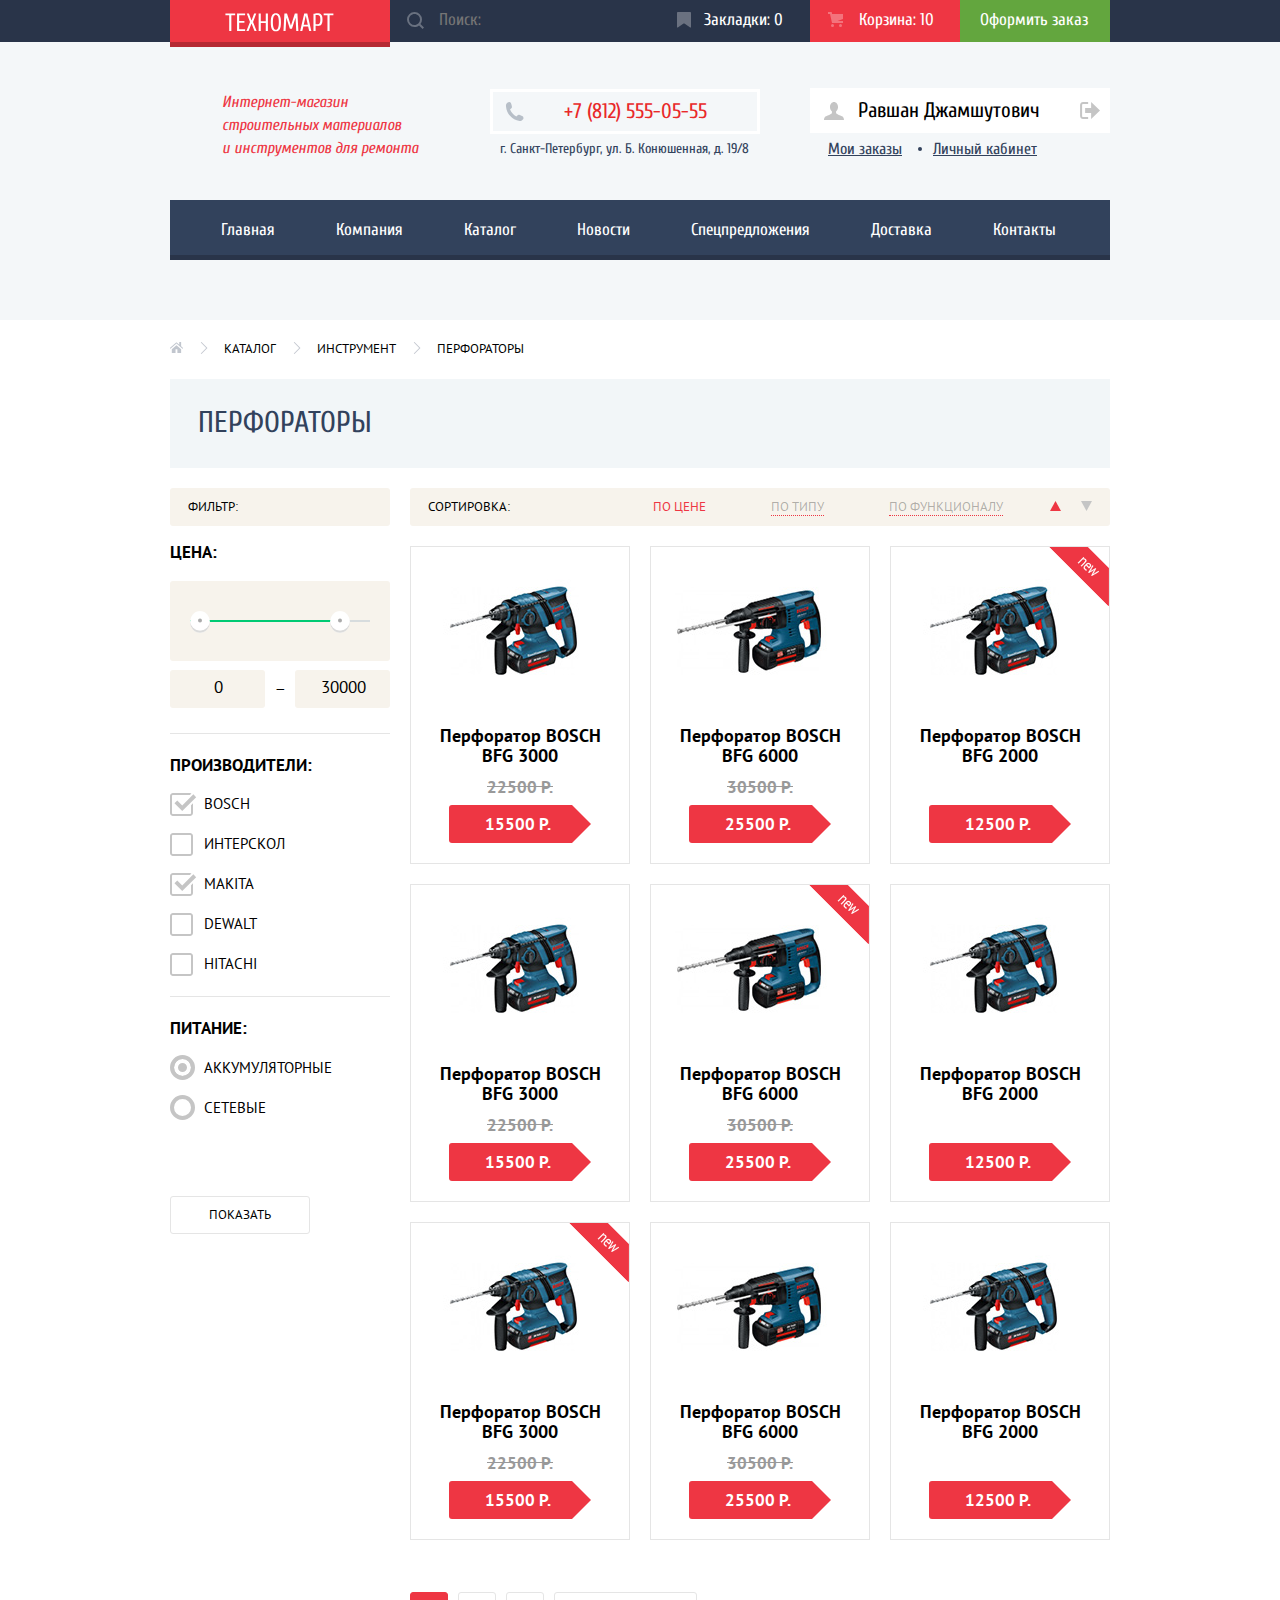
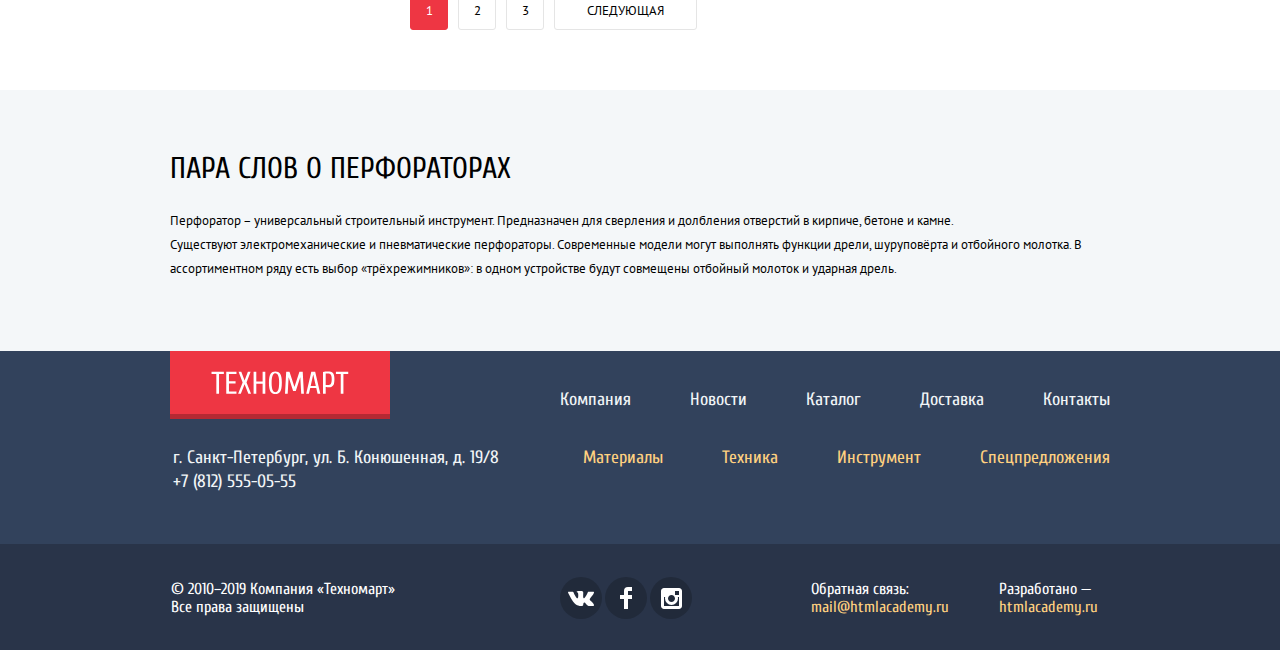
==== catalog.html @ 89af9ab6 "Корректирует стилизацию формы фильтрации" ====
<!DOCTYPE html>
<html lang="ru">
  <head>
    <meta charset="utf-8">
    <title>HTML Academy: Перфораторы Техномарт</title>
    <link href="css/normalize.css" rel="stylesheet">
    <link href="css/style.css" rel="stylesheet">
    <link href="https://fonts.googleapis.com/css?family=Cuprum:400,400i,700%7CPT+Sans:400,700&display=swap&subset=cyrillic" rel="stylesheet">
  </head>
  <body>
    <header class="main-header">
      <div class="head-bar">
        <div class="site-container">
          <a class="main-logo site-button" href="index.html"><img src="img/main-logo.svg" alt="Техномарт" width="109" height="19"></a>
          <form class="form-search" action="https://echo.htmlacademy.ru" method="get">
            <div class="search-container">
              <label class="visually-hidden" for="search">Строка поиска</label>
              <input class="head-button" type="text" id="search" name="search_string" placeholder="Поиск:">
              <button class="head-button head-button-search" type="submit" aria-label="Кнопка поиска">
                <svg xmlns="http://www.w3.org/2000/svg" width="17" height="17" viewBox="0 0 17 17">
                  <path d="M17 15.586l-3.542-3.542A7.465 7.465 0 0 0 15 7.5 7.5 7.5 0 1 0 7.5 15c1.71 0 3.282-.579 4.544-1.542L15.586 17 17 15.586zM2 7.5C2 4.467 4.467 2 7.5 2 10.532 2 13 4.467 13 7.5c0 3.032-2.468 5.5-5.5 5.5A5.506 5.506 0 0 1 2 7.5z"/>
                </svg>
              </button>
            </div>
          </form>
          <a class="head-button head-button-bookmark" href="#">Закладки: 0</a>
          <a class="head-button head-button-cart not-empty" href="#">Корзина: 10</a>
          <a class="head-button head-button-order" href="#">Оформить заказ</a>
        </div>
      </div>
      <div class="site-container">
        <div class="header-content">
          <p class="header-title">Интернет-магазин строительных материалов<br> и инструментов для ремонта</p>
          <div class="header-contacts">
            <a href="tel:+78125550555">+7 (812) 555-05-55</a>
            <address>г. Санкт-Петербург, ул. Б. Конюшенная, д. 19/8</address>
          </div>
          <div class="user-navigation user-navigation-hidden">
            <a class="user-button user-button-log-in" id="user-log-in" href="#">
              <svg xmlns="http://www.w3.org/2000/svg" width="20" height="20" viewBox="0 0 20 20">
                <path d="M14.875 8.5L6 0v6H0v5h6v6z"/>
                <path d="M16.986 15.01h-5.027V17h5.027c2.178 0 3.004-1.81 3.029-3.026V3.028C19.99 1.811   19.164 0 16.986 0h-5.027v1.99h5.027c.839 0 .992.681 1.01 1.057v10.904c-.017.376-.171 1.059-1.01 1.059z"/>
              </svg>
              Войти
            </a>
            <a class="user-button user-button-registration" id="user-registration" href="#">Регистрация</a>
          </div>
          <div class="user-navigation">
            <a class="user-button user-button-profile" id="user-profile" href="#">
              <svg xmlns="http://www.w3.org/2000/svg" width="20" height="18" viewBox="0 0 20 18">
                <path d="M17.881 14.166c-2.144-.735-4.256-1.666-5.207-2.39-.657-.501-.77-1.618-.517-2.415 1.118-.903 1.864-2.477 1.864-4.278C14.021 2.276 12.221 0 10 0S5.979 2.276 5.979 5.083c0 1.801.746 3.374 1.863 4.277.253.798.141 1.915-.517 2.416-.95.724-3.063 1.654-5.207 2.39S0 18 0 18h20s.025-3.099-2.119-3.834z"/>
              </svg>
              Равшан Джамшутович
            </a>
            <a class="user-button user-button-log-out" id="user-log-out" href="#" aria-label="Кнопка выхода">
              <svg xmlns="http://www.w3.org/2000/svg" width="21" height="17" viewBox="0 0 21 17">
                <path d="M21 8.5L12.125 0v6h-6v5h6v6z"/>
                <path d="M3.106 13.952V3.048c.018-.376.171-1.057 1.01-1.057h5.027V0H4.116C1.938 0 1.112 1.81 1.087 3.027v10.946C1.112 15.189 1.938 17 4.116 17h5.027v-1.99H4.116c-.839 0-.992-.683-1.01-1.058z"/>
              </svg>
            </a>
            <ul class="user-links">
              <li><a href="#">Мои заказы</a></li>
              <li><a href="#">Личный кабинет</a></li>
            </ul>
          </div>
        </div>

        <nav class="site-navigation">
          <ul>
            <li><a href="index.html">Главная</a></li>
            <li><a href="#">Компания</a></li>
            <li><a>Каталог</a></li>
            <li><a href="#">Новости</a></li>
            <li><a href="#">Спецпредложения</a></li>
            <li><a href="#">Доставка</a></li>
            <li><a href="#">Контакты</a></li>
          </ul>
        </nav>
      </div>
    </header>

    <main class="catalog">
      <div class="site-container">
        <ul class="catalog-breadcrumbs">
          <li><a href="index.html"><img src="img/icon-home.svg" alt="Домой" width="14" height="12"></a></li>
          <li><a href="#">Каталог</a></li>
          <li><a href="#">Инструмент</a></li>
          <li>Перфораторы</li>
        </ul>

        <h1 class="main-title catalog-title-box">Перфораторы</h1>
        <div class="catalog-columns">
          <!-- Форма фильтрации -->
          <div class="form-filter">
            <form action="https://echo.htmlacademy.ru" method="get">
              <p>Фильтр:</p>
              <fieldset>
                <legend>Цена:</legend>
                <div class="price-slider">
                  <div class="slider-range-container">
                    <div class="range-bar">  <!-- ограничитель ползунков -->
                      <!-- индикаторы диапазона: -->
                      <div class="range-line"></div>
                      <div class="range-line range-line-selected"></div>
                      <!-- ползунки -->
                      <button class="range-track-pin track-pin-min" type="button" id="min_pin" aria-label="Ползунок для установки минимальной цены"></button>
                      <button class="range-track-pin track-pin-max" type="button" id="max_pin" aria-label="Ползунок для установки максимальной цены"></button>
                    </div>
                  </div>
                  <!-- поля для ввода мин. и макс. цен: -->
                  <div class="slider-range-values">
                    <div class="range-value">
                      <input type="text" id="min_price" name="min_price" value="0" aria-label="Минимальная цена">
                    </div>
                    <span>&mdash;</span>
                    <div class="range-value">
                      <input type="text" id="max_price" name="max_price" value="30000" aria-label="Максимальная цена">
                    </div>
                  </div>
                </div>
              </fieldset>
              <fieldset>
                <legend>Производители:</legend>
                <ul class="filter-brands">
                  <li>
                    <input class="filter-checkbox" type="checkbox" id="bosch" name="brand" value="bosch" checked>
                    <label for="bosch">Bosch</label>
                  </li>
                  <li>
                    <input class="filter-checkbox" type="checkbox" id="interskol" name="brand" value="interskol">
                    <label for="interskol">Интерскол</label>
                  </li>
                  <li>
                    <input class="filter-checkbox" type="checkbox" id="makita" name="brand" value="makita" checked>
                    <label for="makita">Makita</label>
                  </li>
                  <li>
                    <input class="filter-checkbox" type="checkbox" id="dewalt" name="brand" value="dewalt">
                    <label for="dewalt">Dewalt</label>
                  </li>
                  <li>
                    <input class="filter-checkbox" type="checkbox" id="hitachi" name="brand" value="hitachi">
                    <label for="hitachi">Hitachi</label>
                  </li>
                </ul>
              </fieldset>
              <fieldset>
                <legend>Питание:</legend>
                <ul class="filter-power">
                  <li>
                    <input class="filter-radio" type="radio" id="accum" name="power" value="1" checked>
                    <label for="accum">аккумуляторные</label>
                  </li>
                  <li>
                    <input class="filter-radio" type="radio" id="power_grid" name="power" value="2">
                    <label for="power_grid">сетевые</label>
                  </li>
                </ul>
              </fieldset>
              <button class="paginator-button" type="submit">Показать</button>
            </form>
          </div>
          <div class="catalog-products-wrapper">
            <div class="catalog-sort-bar">
              <p>Сортировка:</p>
              <ul class="sort-bar-byproperty">
                <li><a class="sort-property-active" id="by_price">по цене</a></li>
                <li><a href="#" id="by_type">по типу</a></li>
                <li><a href="#" id="by_functional">по функционалу</a></li>
              </ul>
              <ul class="sort-bar-bydirection">
                <li>
                  <a class="sort-direction sort-direction-active" id="by_ascending" aria-label="сортировка по возрастанию">
                    <svg xmlns="http://www.w3.org/2000/svg" width="11" height="10" viewBox="0 0 11 10">
                      <path d="M5.5 0L0 10h11z"/>
                    </svg>
                  </a>
                </li>
                <li>
                  <a class="sort-direction" href="#" id="by_descending" aria-label="сортировка по убыванию">
                    <svg xmlns="http://www.w3.org/2000/svg" width="11" height="10" viewBox="0 0 11 10">
                      <path d="M5.5 10L0 0h11"/>
                    </svg>
                  </a>
                </li>
              </ul>
            </div>

            <section class="catalog-products">
              <h2 class="visually-hidden">Каталог (список) перфораторов</h2>
              <ul class="product-list">
                <li class="product-item">
                  <div class="product-view">
                    <h3 class="product-title">Перфоратор BOSCH BFG 3000</h3>
                    <div class="product-picture">
                      <img src="img/perforator-001.jpg" alt="Перфоратор BOSCH BFG 3000" title="Перфоратор BOSCH BFG 3000" width="218" height="170">
                    </div>
                  </div>
                  <div class="product-actions">
                    <button class="product-action-buy" type="button">Купить</button>
                    <button class="product-action-bookmark" type="button">В закладки</button>
                  </div>
                  <div class="product-oldprice"><del>22500 р.</del></div>
                  <div class="product-actualprice">15500 р.</div>
                </li>
                <li class="product-item">
                  <div class="product-view">
                    <h3 class="product-title">Перфоратор BOSCH BFG 6000</h3>
                    <div class="product-picture">
                      <img src="img/perforator-002.jpg" alt="Перфоратор BOSCH BFG 6000" title="Перфоратор BOSCH BFG 6000" width="218" height="170">
                    </div>
                  </div>
                  <div class="product-actions">
                    <button class="product-action-buy" type="button">Купить</button>
                    <button class="product-action-bookmark" type="button">В закладки</button>
                  </div>
                  <div class="product-oldprice"><del>30500 р.</del></div>
                  <div class="product-actualprice">25500 р.</div>
                </li>
                <li class="product-item item-new">
                  <div class="product-view">
                    <h3 class="product-title">Перфоратор BOSCH BFG 2000</h3>
                    <div class="product-picture">
                      <img src="img/perforator-003.jpg" alt="Перфоратор BOSCH BFG 6000" title="Перфоратор BOSCH BFG 6000" width="218" height="170">
                    </div>
                  </div>
                  <div class="product-actions">
                    <button class="product-action-buy" type="button">Купить</button>
                    <button class="product-action-bookmark" type="button">В закладки</button>
                  </div>
                  <div class="product-actualprice">12500 р.</div>
                </li>
                <li class="product-item">
                  <div class="product-view">
                    <h3 class="product-title">Перфоратор BOSCH BFG 3000</h3>
                    <div class="product-picture">
                      <img src="img/perforator-001.jpg" alt="Перфоратор BOSCH BFG 3000" title="Перфоратор BOSCH BFG 3000" width="218" height="170">
                    </div>
                  </div>
                  <div class="product-actions">
                    <button class="product-action-buy" type="button">Купить</button>
                    <button class="product-action-bookmark" type="button">В закладки</button>
                  </div>
                  <div class="product-oldprice"><del>22500 р.</del></div>
                  <div class="product-actualprice">15500 р.</div>
                </li>
                <li class="product-item item-new">
                  <div class="product-view">
                    <h3 class="product-title">Перфоратор BOSCH BFG 6000</h3>
                    <div class="product-picture">
                      <img src="img/perforator-002.jpg" alt="Перфоратор BOSCH BFG 6000" title="Перфоратор BOSCH BFG 6000" width="218" height="170">
                    </div>
                  </div>
                  <div class="product-actions">
                    <button class="product-action-buy" type="button">Купить</button>
                    <button class="product-action-bookmark" type="button">В закладки</button>
                  </div>
                  <div class="product-oldprice"><del>30500 р.</del></div>
                  <div class="product-actualprice">25500 р.</div>
                </li>
                <li class="product-item">
                  <div class="product-view">
                    <h3 class="product-title">Перфоратор BOSCH BFG 2000</h3>
                    <div class="product-picture">
                      <img src="img/perforator-003.jpg" alt="Перфоратор BOSCH BFG 6000" title="Перфоратор BOSCH BFG 6000" width="218" height="170">
                    </div>
                  </div>
                  <div class="product-actions">
                    <button class="product-action-buy" type="button">Купить</button>
                    <button class="product-action-bookmark" type="button">В закладки</button>
                  </div>
                  <span class="product-actualprice">12500 р.</span>
                </li>
                <li class="product-item item-new">
                  <div class="product-view">
                    <h3 class="product-title">Перфоратор BOSCH BFG 3000</h3>
                    <div class="product-picture">
                      <img src="img/perforator-001.jpg" alt="Перфоратор BOSCH BFG 3000" title="Перфоратор BOSCH BFG 3000" width="218" height="170">
                    </div>
                  </div>
                  <div class="product-actions">
                    <button class="product-action-buy" type="button">Купить</button>
                    <button class="product-action-bookmark" type="button">В закладки</button>
                  </div>
                  <div class="product-oldprice"><del>22500 р.</del></div>
                  <div class="product-actualprice">15500 р.</div>
                </li>
                <li class="product-item">
                  <div class="product-view">
                    <h3 class="product-title">Перфоратор BOSCH BFG 6000</h3>
                    <div class="product-picture">
                      <img src="img/perforator-002.jpg" alt="Перфоратор BOSCH BFG 6000" title="Перфоратор BOSCH BFG 6000" width="218" height="170">
                    </div>
                  </div>
                  <div class="product-actions">
                    <button class="product-action-buy" type="button">Купить</button>
                    <button class="product-action-bookmark" type="button">В закладки</button>
                  </div>
                  <div class="product-oldprice"><del>30500 р.</del></div>
                  <div class="product-actualprice">25500 р.</div>
                </li>
                <li class="product-item">
                  <div class="product-view">
                    <h3 class="product-title">Перфоратор BOSCH BFG 2000</h3>
                    <div class="product-picture">
                      <img src="img/perforator-003.jpg" alt="Перфоратор BOSCH BFG 6000" title="Перфоратор BOSCH BFG 6000" width="218" height="170">
                    </div>
                  </div>
                  <div class="product-actions">
                    <button class="product-action-buy" type="button">Купить</button>
                    <button class="product-action-bookmark" type="button">В закладки</button>
                  </div>
                  <div class="product-actualprice">12500 р.</div>
                </li>
              </ul>
              
              <div class="catalog-paginator">
                <ul class="catalog-paginator-list">
                  <li><a class="paginator-button paginator-button-current">1</a></li>
                  <li><a class="paginator-button" href="#">2</a></li>
                  <li><a class="paginator-button" href="#">3</a></li>
                  <li><a class="paginator-button paginator-button-next" href="#">Следующая</a></li>
                </ul>
              </div>
            </section>
          </div>
        </div>
      </div>
      <section class="catalog-summary">
        <div class="site-container">
          <h2 class="main-title">Пара слов о перфораторах</h2>
          <p class="site-paragraph">Перфоратор &ndash; универсальный строительный инструмент. Предназначен для сверления и долбления отверстий в кирпиче, бетоне и камне.<br>
          Существуют электромеханические и пневматические перфораторы. Современные модели могут выполнять функции дрели, шуруповёрта и отбойного молотка. В ассортиментном ряду есть выбор &laquo;трёхрежимников&raquo;: в одном устройстве будут совмещены отбойный молоток и ударная дрель.</p>
        </div>
      </section>
    </main>

    <footer class="main-footer catalog-footer">
      <div class="footer-navigation">
        <div class="site-container">
          <a class="main-logo site-button" href="index.html"><img src="img/main-logo.svg" alt="Техномарт" width="138" height="23"></a>
          <ul class="footer-navigation-site">
            <li><a href="index.html">Компания</a></li>
            <li><a href="#">Новости</a></li>
            <li><a href="#">Каталог</a></li>
            <li><a href="#">Доставка</a></li>
            <li><a href="#">Контакты</a></li>
          </ul>
          <div class="footer-navigation-contacts">
            <address>г. Санкт-Петербург, ул. Б. Конюшенная, д. 19/8</address>
            <a href="tel:+78125550555">+7 (812) 555-05-55</a>
          </div>
          <ul class="footer-navigation-promo">
            <li><a href="#">Материалы</a></li>
            <li><a href="#">Техника</a></li>
            <li><a href="#">Инструмент</a></li>
            <li><a href="#">Спецпредложения</a></li>
          </ul>
        </div>
      </div>
      <div class="footer-bar">
        <div class="site-container">
          <p class="footer-bar-copyright">&copy; 2010–2019 Компания &laquo;Техномарт&raquo; Все права защищены</p>
          <ul class="footer-bar-socials">
            <li class="socials-vk"><a href="#">Поделиться во ВКонтакте</a></li>
            <li class="socials-fb"><a href="#">Поделиться в Facebook</a></li>
            <li class="socials-insta"><a href="#">Поделиться в Instagram</a></li>
          </ul>
          <p class="footer-bar-feedback">Обратная связь: <a href="mailto:mail@htmlacademy.ru">mail@htmlacademy.ru</a></p>
          <p class="footer-bar-developer">Разработано &mdash; <a href="https://htmlacademy.ru/intensive/htmlcss">htmlacademy.ru</a></p>
        </div>
      </div>
    </footer>

    <section class="popup-window popup-shopping-cart">
      <h2 class="visually-hidden">Сообщение о добавлении товара в корзину</h2>
      <p class="shopping-cart-message">Товар добавлен в корзину!</p>
      <div class="popup-button-wrapper">
        <button class="site-button" type="button">Оформить заказ</button>
        <button class="paginator-button" type="button">Продолжить покупки</button>
        <button class="popup-close-button" type="button">Закрыть</button>
      </div>
    </section>
  </body>
</html>
---- css/style.css ----
/* General rules */
body {
  min-width: 960px;
  margin: 0;
  padding: 0;
  
  font-family: "Cuprum", Arial, sans-serif;
  font-style: normal;
  font-weight: normal;
  text-align: left;
  color: #32425c;
}

a {
  color: inherit;

  text-decoration: none;
}

img {
  max-width: 100%;
  height: auto;

  line-height: 0;
}

*:focus {
  outline-offset: -1px;
}

.visually-hidden,
input[type="checkbox"].visually-hidden,
input[type="radio"].visually-hidden {
  position: absolute;

  width: 1px;
  height: 1px;
  margin: -1px;
  border: 0;
  padding: 0;

  white-space: nowrap;

  clip-path: inset(100%);
  clip: rect(0 0 0 0);
  overflow: hidden;
}

.site-container {
  width: 940px;
  padding: 0 10px;
  margin: 0 auto;
}

.site-section-title {
  font-size: 30px;
  line-height: 1;
  color: #000000;
}

.site-paragraph {
  margin-top: 25px;
  margin-bottom: 20px;

  font-family: "PT Sans", Arial, sans-serif;
  font-size: 13px;
  line-height: 24px;
  color: #000000;
}

.site-button {
  display: flex;
  justify-content: center;
  align-items: center;

  padding-top: 10px;
  padding-right: 20px;
  padding-bottom: 10px;
  padding-left: 20px;

  font-size: 14px;
  line-height: 18px;
  color: #ffffff;
  text-align: center;

  background-color: #ee3643;
  border: none;
  border-radius: 3px;

  text-transform: uppercase;
  cursor: pointer;
}

.site-button:hover,
.site-button:focus {
  background-color: #ca2c37;
}

.site-button:active {
  background-color: #ba2732;
}

.site-button:focus {
  outline: 2px solid #4d90fe;
}

/* header */
.main-header {
  padding-bottom: 60px;

  background-color: #f4f7f9;
}

.head-bar {
  /*margin-bottom: 46px;*/

  font-size: 17px;
  line-height: 1.06;
  color: #ffffff;

  background-color: #293449;
}

.head-bar .site-container {
  display: flex;
  align-items: flex-start;
}

.main-logo {
  width: 109px;
  padding-top: 13px;
  padding-right: 56px;
  padding-bottom: 10px;
  padding-left: 55px;

  border-radius: 0;
  box-shadow: 0px 5px 0 0 #b52933;
}

.main-logo:focus {
  outline: 2px solid #ffffff;
}

.head-button {
  display: flex;
  align-items: center;

  box-sizing: border-box;
  min-width: 150px;
  min-height: 42px;
  padding-top: 10px;
  padding-right: 15px;
  padding-bottom: 12px;
  padding-left: 17px;

  color: #ffffff;

  border: none;
  background-color: #293449;
}

.head-button:hover,
.head-button:focus {
  background-color: #212a3a;
}

.head-button:focus {
  outline: 2px solid #ffd180;
}

.head-button:active {
  color: rgba(255, 255, 255, 0.6);

  background-color: #161d29;
}

.search-container {
  display: flex;
}

.form-search {
  flex-grow: 1;
}

    /* search-field */
.form-search input {
  order: 1;
  flex-grow: 1;

  padding-left: 5px;
}

.form-search input:focus {
  color: #000000;

  background-color: #ffffff;

  outline: 2px solid #ee3643;
}

.head-button-search {
  min-width: 40px;
  height: 17px;
  padding-right: 10px;
  padding-left: 17px;
}

.head-button-search path {
  fill: #ffffff;
  fill-opacity: 0.3;
}

.head-button-search:hover path {
  fill-opacity: 1;
}

.head-button[type="text"]:focus + .head-button-search:not(:hover) {
  background-color: #ffffff;
}

.head-button[type="text"]:focus + .head-button-search:not(:hover) path {
  fill: #ee3643;
  fill-opacity: 1;
}

.head-button-search:active path {
  fill-opacity: 0.3;
}

.head-button::before {
  margin-right: 13px;

  line-height: 0;

  opacity: 0.3;
}

.head-button:hover::before {
  opacity: 1.0;
}

.head-button:active::before {
  opacity: 0.5;
}

.head-button-bookmark::before {
  content: url("../img/icon-bookmark.svg");
}

.head-button-cart {
  padding-left: 18px;
}

.head-button-cart::before {
  content: url("../img/icon-cart.svg");
  
  margin-right: 16px;
  margin-top: -2px;
}

.head-button-order {
  padding-left: 20px;
  background-color: #63a63e;
}

.head-button-order:hover,
.head-button-order:focus {
  background-color: #5fbb2d;
}

.head-button-order:active {
  color: rgba(255, 255, 255, 0.5);

  background-color: #518534;
}

.not-empty {
  background-color: #ee3643;
}

.not-empty:hover,
.not-empty:focus {
  background-color: #ca2c37;
}

.not-empty:active {
  background-color: #ba2732;
}

    /* header-content */
.header-content {
  display: flex;
  justify-content: space-between;
  align-items: flex-start;

  margin-top: 47px;
  margin-bottom: 39px;
}

.header-content h1,
.header-content p,
.header-content div {
  box-sizing: border-box;
  width: 300px;
  margin: 0;
}

.header-title {
  padding-top: 2px;
  padding-right: 50px;
  padding-left: 52px;

  font-style: italic;
  font-size: 16px;
  font-weight: 400;
  line-height: 1.44;
  color: #ee3643;
}

.header-content a:focus {
  outline: 2px solid #ee3643;
}

.header-content .user-navigation {
  margin-top: -1px;
}

.header-contacts a {
  display: inline-block;
  vertical-align: middle;

  box-sizing: border-box;
  min-width: 270px;
  padding-top: 9px;
  padding-bottom: 9px;
  padding-left: 71px;
  margin-bottom: 3px;

  font-size: 21px;
  line-height: 21px;
  color: #e9292a;

  border: solid 3px #ffffff;
  background-color: transparent;
  background-image: url("../img/icon-phone.svg");
  background-repeat: no-repeat;
  background-position: 12px 10px;
}

.header-contacts address {
  max-width: 260px;
  padding-left: 10px;

  font-size: 14px;
  line-height: 24px;
  font-style: normal;
}

.user-navigation {
  display: flex;
  flex-wrap: wrap;
  justify-content: flex-end;
  align-items: flex-start;
}

.user-navigation-hidden {
  display: none;
}

.user-button {
  display: flex;
  align-items: center;

  box-sizing: border-box;
  min-width: 40px;
  max-width: 300px;
  min-height: 45px;
  padding-top: 12px;
  padding-right: 25px;
  padding-bottom: 12px;
  margin-bottom: 7px;

  font-size: 21px;
  line-height: 21px;
  color: #000000;

  background-color: #ffffff;
}

.user-button svg {
  flex-shrink: 0;

  margin-left: 14px;
  margin-right: 14px;
}

.user-button:hover,
.user-links a:hover {
  color: #ee3643;
}

.user-button-profile:hover,
.user-button-log-out:hover {
  color: #000000;
}

.user-button:active,
.user-links a:active {
  color: rgba(0, 0, 0, 0.3);
}

    /* Войти */
.user-button-log-in {
  justify-content: flex-start;

  margin-right: 10px;
}

.user-button-log-in svg,
.user-button-log-in:active path {
  fill: #c5c5c5;
}

.user-button-log-in:hover path {
  fill: #32425c;
}

    /* Регистрация */
.user-button-registration {
  padding-left: 25px;
}

.user-button-profile {
  width: 259px;
}

.user-button-profile svg {
  fill: #c5c5c5;
}

.user-button-profile:hover path {
  fill: #32425c;
}

.user-button-profile:active path {
  fill: #c5c5c5;
}

.user-button-log-out {
  padding-right: 0;

  fill: #c5c5c5;
}

.user-button-log-out svg {
  margin-right: 10px;
  margin-left: 10px;
}

.user-button-log-out:hover path {
  fill: #32425c;
}

.user-button-log-out:active path {
  fill: #c5c5c5;
}

.user-links {
  display: flex;

  padding: 0;
  margin: 0;
  margin-left: 2px;
  margin-right: auto;

  list-style-type: none;
}

.user-links a {
  font-size: 16px;
  line-height: 1.13;

  text-decoration: underline;
}

    /* user-links-bullet */
.user-links li {
  position: relative;
  margin-left: 16px;
  margin-right: 15px;
}

.user-links li:not(:first-child)::before {
  content: "";

  position: absolute;
  top: 7px;
  left: -15px;
  width: 4px;
  height: 4px;
  border-radius: 50%;

  background-color: #32425c;
}

    /* site-navigation */
.site-navigation ul {
  display: flex;
  flex-wrap: wrap;
  justify-content: flex-start;

  padding: 0;
  margin: 0;

  list-style-type: none;

  padding-left: 20px;
  padding-right: 20px;
  background-color: #32425c;
  box-shadow: inset 0px -5px 0 0 #293449; 
}

.site-navigation a {
  display: flex;
  justify-content: center;
  align-items: center;

  box-sizing: border-box;
  padding-top: 20.5px;
  padding-right: 30px;
  padding-bottom: 22.5px;
  padding-left: 31px;

  color: #ffffff;
  font-size: 17px;
  line-height: 17px;
  text-align: center;
}

.site-navigation a:hover,
.site-navigation a:focus {
  background-color: #293449;
}

.site-navigation a:focus {
  outline: 2px solid #ffd180;
}

.site-navigation a:active {
  color: rgba(255, 255, 255, 0.5);

  background-color: #1d2739;
}

/* promo-block*/
.promo {
  display: -ms-grid;
  display: grid;

  -ms-grid-rows: 123px 20px 123px 20px 123px;
  grid-template-rows: 123px 123px 123px;

  -ms-grid-columns: 300px 20px 300px 20px 300px;
  grid-template-columns: 300px 300px 300px;

  gap: 20px;

  margin-top: 59px;
  margin-bottom: 53px;
}

.promo-item {
  position: relative;
  
  width: 300px;
  max-height: 123px;
  
  background-repeat: no-repeat;
}

.promo-item h3 {
  margin: 0;
  margin-top: 21px;
  margin-bottom: 12px;
  margin-left: 23px;
  font-family: "Cuprum", "Arial", sans-serif;
  font-size: 24px;
  line-height: 1.25;
  font-weight: 700;
  color: #ffffff;
}

.promo-item a {
  display: inline-block;
  box-sizing: border-box;
  min-width: 135px;
  padding-top: 11px;
  padding-right: 15px;
  padding-bottom: 9px;
  padding-left: 15px;
  margin-left: 25px;
  
  font-family: "Cuprum", "Arial", sans-serif;
  font-size: 14px;
  line-height: 1.29;
  text-align: center;
  color: #ffffff;
  
  background-color: rgba(0, 0, 0, 0.1);
  border-radius: 3px;
  text-transform: uppercase;
}

.promo-item a:hover,
.promo-item a:focus {
  background-color: rgba(0, 0, 0, 0.2);
}

.promo-item a:focus {
  outline: 2px solid #ffffff;
}

.promo-item a:active {
  background-color: rgba(0, 0, 0, 0.3);
}

.promo-materials {
  -ms-grid-row: 1;
  grid-row: 1/2;
  -ms-grid-column: 1;
  grid-column: 1/2;

  background-color: #ffbf47;
  background-image: url("../img/icon-materials.svg");
  background-position: 213px 31px;
}

.promo-tools {
  -ms-grid-row: 1;
  grid-row: 1/2;
  -ms-grid-column: 3;
  grid-column: 2/3;

  background-color: #3bbce3;
  background-image: url("../img/icon-tools.svg");
  background-position: 197px 33px;
}

.promo-machines {
  -ms-grid-row: 1;
  grid-row: 1/2;
  -ms-grid-column: 5;
  grid-column: 3/4;

  background-color: #dc91d8;
  background-image: url("../img/icon-mashines.svg");
  background-position: 191px 31px;
}

.promo-discounts {
  -ms-grid-row: 3;
  grid-row: 2/3;
  -ms-grid-column: 5;
  grid-column: 3/4;

  background-color: #8ed78f;
  background-image: url("../img/icon-discounts.svg");
  background-position: 196px 26px;
}

.promo-delivery {
  -ms-grid-row: 5;
  grid-row: 3/4;
  -ms-grid-column: 5;
  grid-column: 3/4;

  background-color: #ffbf47;
  background-image: url("../img/icon-delivery.svg");
  background-position: 191px 32px;
}

    /* slider */
.promo-slider {
  position: relative;
  
  -ms-grid-row: 3;
  -ms-grid-row-span: 3;
  grid-row: 2/4;

  -ms-grid-column: 1;
  -ms-grid-column-span: 3;
  grid-column: 1/3;

  width: 620px;
  height: 266px;

  background-color: #aaaaaa;
}

.promo-slide {
  display: none;
  
  width: inherit;
  height: inherit;
}

.promo-slider input {
  display: none;

}

.promo-slide-list {
  padding: 0;
  margin: 0;

  list-style-type: none;
}

.slider-controls {
  position: absolute;
  bottom: 36px;
  left: 50%;
  transform: translateX(-50%);

  display: flex;
}

.slider-controls label {
  box-sizing: border-box;
  width: 10px;
  height: 10px;
  
  background-color: #ffffff;
  border-radius: 50%;
  border: 2px solid #ffffff;
}

.slider-controls label:not(:last-of-type) {
  margin-right: 10px;
}

.slider-check01:checked ~ .promo-slide-list li:nth-of-type(1),
.slider-check02:checked ~ .promo-slide-list li:nth-of-type(2),
.slider-check03:checked ~ .promo-slide-list li:nth-of-type(3),
.slider-check04:checked ~ .promo-slide-list li:nth-of-type(4),
.slider-check05:checked ~ .promo-slide-list li:nth-of-type(5) {
  display: block;
}

.slider-check01:checked ~ .slider-controls label:nth-of-type(1),
.slider-check02:checked ~ .slider-controls label:nth-of-type(2),
.slider-check03:checked ~ .slider-controls label:nth-of-type(3),
.slider-check04:checked ~ .slider-controls label:nth-of-type(4),
.slider-check05:checked ~ .slider-controls label:nth-of-type(5) {
  background-color: #ee3643;
}

.slide-description {
  position: absolute;

  box-sizing: border-box;
  height: 105px;
  width: 100%;
  padding-top: 23px;
  padding-left: 24px;
  
  color: #ffffff;

  background-color: rgba(0, 0, 0, 0.25);
}

.slide-description h3 {
  margin: 0;
  margin-bottom: 2px;

  font-size: 36px;
  line-height: 1;
  font-weight: 700;
  
  text-transform: uppercase;
}

.slide-description p {
  padding: 0;
  margin: 0;

  font-size: 18px;
  line-height: 1.33;
}

.promo-slider a {
  position: absolute;
  bottom: 22px;
  left: 25px;

  box-sizing: border-box;
  min-width: 195px;
  max-width: 230px;
}

.slider-button {
  position: absolute;
  top: 50%;
  
  width: 22px;
  height: 40px;
  padding: 0;
  
  background-color: transparent;
  border: none;

  transform: translateY(-50%);
}

.slider-button:hover {
  cursor: pointer;
}

.slider-button:focus {
  outline: 2px solid #ffffff;
}

.slider-button[id="btn-left"] {
  left: 25px;
}

.slider-button[id="btn-left"]::before {
  content: url("../img/icon-left.svg");
}

.slider-button[id="btn-right"] {
  right: 20px;
}

.slider-button[id="btn-right"]::before {
  content: url("../img/icon-right.svg");
}

  /* Popular goods */
.main-title {
  padding: 0;
  margin: 0;
  margin-right: 30px;
  font-family: inherit;
  font-size: 30px;
  line-height: 1;
  font-weight: 400;

  text-transform: uppercase;
}

.popular-title-box {
  display: flex;
  justify-content: space-between;
  align-items: center;

  box-sizing: border-box;
  min-height: 89px;
  padding-top: 26px;
  padding-bottom: 25px;
  padding-left: 28px;
  margin-top: 1px;
  margin-bottom: 20px;
  background-color: #f9f5f0;
}

.popular-title-box a {
  box-sizing: border-box;
  min-width: 253px;
  margin-right: 24px;
}

/* Popular brands */
.popular-brands {
  margin-bottom: 65px;

  background-color: #ffffff;
}

.brand-list {
  display: flex;
  flex-wrap: wrap;

  padding: 0;

  list-style-type: none;
}

.brand-item {
  display: flex;

  width: 220px;
  height: 145px;
  margin-right: 20px;
  margin-bottom: 20px;
}

.brand-item a {
  background-color: #ffffff;
  border: 1px solid #eaeaea;
}

.brand-item a:hover,
.brand-item a:focus {
  border-color: #ffffff;
  box-shadow: 0 10px 25px 0 rgba(41, 52, 73, 0.5);
}

.brand-item a:focus {
  outline: 2px solid #ee3643;
}

.brand-item a:active {
  border-color: #ffffff;
  box-shadow: 0px 4px 10px 0 rgba(41, 52, 73, 0.5);
  opacity: 0.3;
}

.brand-item img:active {
  opacity: 0.3;
}

.brand-item:nth-child(4n) {
  margin-right: 0;
}

.brand-item a {
  width: 100%;

  line-height: 145px;
  text-align: center;
}

.brand-item img {
  vertical-align: middle;
}

/* Service-slider */
.service-slider {
  box-sizing: border-box;
  padding-top: 65px;

  background-color: #f4f7f9;
}

.service-slider h2 {
  margin-bottom: 25px;
  color: #000000;
}

.service-slider p {
  width: 410px;
}

.service-slider-wrap {
  display: flex;

  margin-top: 70px;
}

.service-slider-list {
  position: relative;

  width: 100%;
  min-height: 284px;
  padding: 0;
  margin: 0;

  background-repeat: no-repeat;
  background-position: bottom right;

  list-style-type: none;
}

.service-slider-controls {
  position: relative;

  min-width: 240px;
  padding-bottom: 95px;
  margin-right: 80px;
}

.service-slider-controls::after {
  content: url("../img/shadow.png");

  position: absolute;
  top: -46px;
  right: 0;
}

.service-slider-controls label {
  display: block;
  padding-top: 15px;
  padding-right: 20px;
  padding-bottom: 16px;
  padding-left: 22px;
  margin-bottom: 1px;

  font-size: 21px;
  line-height: 1.43;
  color: #ffffff;
  font-weight: 700;

  background-color: #32425c;
  box-shadow: 0 1px 0 0 #293449, inset 0 1px 0 0 #405069;
}

.service-slider-controls label:hover {
  background-color: #293449;
}

.name-item-active label {
  color: #32425c;

  background-color: #ffffff;
  box-shadow: 0 1px 0 0 #ffffff, inset 0 1px 0 0 #ffffff;
}

.service-slider-check {
  display: none;
}

.service-slider-check01:checked ~ .service-slider-controls label:nth-of-type(1),
.service-slider-check02:checked ~ .service-slider-controls label:nth-of-type(2),
.service-slider-check03:checked ~ .service-slider-controls label:nth-of-type(3) {
  color: #32425c;

  background-color: #ffffff;
  box-shadow: 0 1px 0 0 #ffffff, inset 0 1px 0 0 #ffffff;
}

.service-slider-check01:checked ~ .service-slider-list li:nth-of-type(1),
.service-slider-check02:checked ~ .service-slider-list li:nth-of-type(2),
.service-slider-check03:checked ~ .service-slider-list li:nth-of-type(3) {
  display: block;
}

.service-slider-check01:checked ~ .service-slider-list {
  background-image: url("../img/delivery.png");
}

.service-slider-check02:checked ~ .service-slider-list {
  background-image: url("../img/guarantee.png");
}

.service-slider-check03:checked ~ .service-slider-list {
  background-image: url("../img/credit.png");
}

.service-slider-item {
  display: none;

  box-sizing: border-box;
}

.service-slider-item h3 {
  margin-top: -2px;
  margin-bottom: 24px;

  font-size: 36px;
  line-height: 1;
}

.service-slider-item p {
  width: 380px;
}

.service-slider-item:first-of-type p {
  width: 275px;
}

.service-slider-item a {
  display: inline-flex;
  box-sizing: border-box;
  min-width: 195px;
  margin-top: 10px;
  margin-bottom: 25px;
}

.service-slider::before,
.service-slider::after {
  content: "";

  visibility: hidden;
}

.service-slider::before {
  background-image: url("img/guarantee.png");
}

.service-slider::after {
  background-image: url("img/credit.png");
}

/* catalog main */
.catalog {
  background-color: #ffffff;
}

.catalog-columns {
  display: flex;
  justify-content: space-between;

  margin-bottom: 60px;
}

  /* Catalog bread crumbs */
.catalog-breadcrumbs {
  position: relative;

  display: flex;

  padding: 20px 0 21px;
  margin: 0;
  margin-left: -1px;

  font-family: "PT Sans", Arial, sans-serif;
  font-size: 13px;
  line-height: 18px;
  color: #000000;

  text-transform: uppercase;

  list-style-type: none;
}

.catalog-breadcrumbs li {
  position: relative;

  margin-right: 41px;
}

.catalog-breadcrumbs li:last-child {
  margin-right: 0;
}

.catalog-breadcrumbs li:not(:last-child)::after {
  content: url("../img/icon-right-small.svg");

  position: absolute;
  top: 1px;
  right: -25px;

  width: 8px;
  height: 12px;
}

.catalog-breadcrumbs a:focus {
  outline: 2px solid #ee3643;
}

.catalog-title-box {
  padding-top: 29px;
  padding-bottom: 30px;
  padding-left: 28px;
  margin: 0;
  margin-bottom: 20px;
  
  background-color: #f2f6f8;
}

.catalog-columns {
  font-family: "PT Sans", "Arial", sans-serif;
  font-size: 13px;
  line-height: 1.4;
  color: #000000;
  
  text-transform: uppercase;
}

  /* Filter-form */
.form-filter {
  width: 220px;
}

.form-filter p {
  padding-top: 10px;
  padding-bottom: 10px;
  padding-left: 18px;
  margin-top: 0;
  margin-bottom: 11px;

  background-color: #f7f3ec;
  border-radius: 3px;
}

.form-filter fieldset {
  border: none;
  padding: 0;
  /*padding-bottom: 25px;*/
  margin: 0;
  margin-bottom: 16px;
}

.form-filter fieldset:not(:last-of-type) {
  border-bottom: 1px solid #e5e5e5;
}

.form-filter legend {
  margin-bottom: 14px;

  font-size: 17px;
  line-height: 30px;
  font-weight: 700;
}

    /* price-slider */
.price-slider {
  padding-bottom: 25px;
}

.slider-range-container {
  position: relative;
  
  height: 80px;
  margin-bottom: 9px;
  
  background-color: #f7f3ec;
  border-radius: 3px;
}

.range-bar {
  position: absolute;
  top: 30px;
  left: 20px;

  width: 180px;
  height: 22px;
}

.range-line {
  position: absolute;
  top: 9px;
  left: 0;
  
  width: 180px;
  height: 2px;
  
  background-color: #d7dcde;
}

.range-line-selected {
  width: 150px;
  background-color: #00ca74;
}

.range-track-pin {
  position: absolute;
  top: 0;
  left: 0;
  
  width: 20px;
  height: 22px;
  border: none;
  border-radius: 50%;
  
  background-image: url("../img/icon-filter-button.svg");
  background-repeat: no-repeat;
  background-position: 50% 50%;
}

.track-pin-max {
  top: 0;
  left: 140px;
}

.slider-range-values {
  display: flex;
  justify-content: space-between;
  align-items: center;
}

.range-value {
  width: 95px;
  height: 38px;
  
  background-color: #f7f3ec;
  border-radius: 3px;
}

.range-value input {
  padding-top: 8px;
  padding-right: 10px;
  padding-bottom: 12px;
  padding-left: 11px;
  width: 75px;
  background-color: transparent;
  border: none;
  
  font-size: 17px;
  line-height: 18px;
  text-align: center;
}

.price-slider button:focus,
.price-slider input:focus {
  outline: 2px solid #ee3643;
}

    /* brands-filter*/
.filter-brands,
.filter-power {
  padding: 0;
  margin: 0;

  font-size: 15px;
  line-height: 20px;

  list-style-type: none;
}

.filter-brands {
  padding-bottom: 22px;
  /*margin-top: -1px;*/
}

.filter-brands li:not(:last-child) {
  margin-bottom: 20px;
}

.filter-checkbox,
.filter-radio {
  display: none;
}

.filter-brands label,
.filter-power label {

  display: flex;
  align-items: center;

  /*user-select: none;*/
}

.filter-brands label {
  position: relative;

  padding-left: 34px;
}

.filter-checkbox + label::before,
.filter-checkbox:checked + label::after {
  content: "";
  position: absolute;
  top: 0;
  left: 0;

  width: 27px;
  height: 23px;
  margin-top: -1px;

  background-color: #c5c5c5;
  background-repeat: no-repeat;
}

.filter-checkbox + label::before {
  background-image: url("../img/checkbox-unchecked.svg");
}

.filter-checkbox:checked + label::after {
  background-image: url("../img/checkbox-checked.svg");
}

.filter-checkbox:hover + label::before,
.filter-checkbox:checked:hover + label::after {
  background-color: #b5b5b5;
}

.filter-checkbox:disabled + label::before,
.filter-checkbox:checked:disabled + label::after {
  background-color: #b5b5b5;
  opacity: 0.3;
}

.form-filter input:disabled + label {
  color: rgba(0, 0, 0, 0.4);
}

.form-filter button:focus {
  outline: 2px solid #ee3643;
}

    /* power-filter */
.filter-power {
  margin-top: -2px;
  margin-bottom: 60px;
}

.filter-power li:not(:last-child) {
  margin-bottom: 15px;
}

.filter-radio + label::before {
  content: "";

  width: 17px;
  height: 17px;
  margin-right: 9px;
  
  border: 4px solid #c5c5c5;
  border-radius: 50%;
}

.filter-radio:hover + label::before {
  border-color: #b5b5b5;
}

.filter-radio:disabled + label::before {
  border-color: #b5b5b5;
  opacity: 0.3;
}

.filter-radio:checked + label::before {
  background-color: #c5c5c5;
  box-shadow: inset 0 0 0 4px #ffffff;
}

.filter-radio:checked:hover + label::before {
  background-color: #b5b5b5;
}

.filter-radio:checked:disabled + label::before {
  background-color: #b5b5b5;
  opacity: 0.3;
}

.form-filter button[type="submit"] {
  min-width: 140px;
  padding: 9px;
  
  font: inherit;
}

  /* sort-bar */
.catalog-sort-bar {
  display: flex;
  align-items: center;

  box-sizing: border-box;
  width: 700px;
  margin-bottom: 20px;

  background-color: #f7f3ec;
  border-radius: 3px;
}

.catalog-sort-bar {
  padding-top: 10px;
  padding-right: 18px;
  padding-bottom: 10px;
  padding-left: 18px;
}

.catalog-sort-bar p {
  margin: 0;
  margin-right: auto;
}

.catalog-sort-bar ul {
  display: flex;

  padding: 0;
  margin: 0;
  
  list-style-type: none;
}

.catalog-sort-bar li {
  max-width: 130px;
}

.catalog-sort-bar .sort-bar-byproperty {
  margin-right: 47px;
}

.sort-bar-byproperty li:not(:last-child) {
  margin-right: 65px;
}

.sort-bar-byproperty a {
  border-bottom: 1px dotted #ee3643;

  color: rgba(0, 0, 0, 0.3);
}

.sort-bar-byproperty a:hover {
  border-bottom-style: solid;

  color: #000000;
}

.sort-bar-byproperty a.sort-property-active {
  border-bottom: none;

  color: #ee3643;
}

.sort-bar-bydirection li:first-child {
  margin-right: 20px;
}

.sort-direction path {
  fill: #c5c5c5;
}

.sort-direction:not(.sort-direction-active):hover path {
  fill: #000000;
}

.sort-direction-active path {
  fill: #ee3643;
}

.catalog-sort-bar a:focus {
  outline: 2px solid #ee3643;
}

  /* Popular-products, Product-list */
.catalog-products {
  width: 700px;

  background-color: #ffffff;
}

.product-list {
  display: flex;
  flex-wrap: wrap;

  padding: 0;
  margin: 0;

  list-style-type: none;
}

.product-item {
  position: relative;

  display: flex;
  flex-direction: column;
  align-items: center;

  box-sizing: border-box;
  width: 220px;
  min-height: 318px;
  margin-right: 20px;
  margin-bottom: 20px;

  font-family: "PT Sans", "Arial", sans-serif;
  text-align: center;
  
  background-color: #ffffff;
  border: 1px solid #e5e5e5;

  text-transform: uppercase;
}

.popular-products .product-item:nth-child(4n) {
  margin-right: 0;
}

.catalog-products .product-item:nth-child(3n) {
  margin-right: 0;
}

.product-item:hover {
  box-shadow: 0px 10px 25px 0 rgba(41, 52, 73, 0.5);
}

.product-item:hover .product-actions {
  display: flex;
}

.product-view {
  display: flex;
  flex-direction: column;

  max-width: 100%;   /* for ie11 */
}

.product-picture {
  margin-bottom: 9px;
  line-height: 0;
}

.product-title {
  order: 1;

  margin-top: 0;
  margin-right: 20px;
  margin-bottom: 12px;
  margin-left: 20px;

  font-size: 18px;
  line-height: 1.11;
  font-weight: 700;
  color: #000000;

  text-transform: none;
}

.product-actions {
  position: absolute;
  top: 0;
  left: 0;

  display: none;
  flex-direction: column;
  align-items: center;

  box-sizing: border-box;
  width: 100%;
  min-height: 164px;
  padding-top: 44px;

  background-color: rgba(255, 255, 255, 0.95);
}

.product-actions button {
  display: flex;
  justify-content: center;
  align-items: center;

  box-sizing: border-box;
  width: 135px;
  min-height: 38px;
  padding: 7px;
  margin-bottom: 8px;

  font-family: "Cuprum", Arial, sans-serif;
  font-size: 14px;
  line-height: 1.29;

  border-radius: 2px;

  text-transform: uppercase;
}

.product-actions button:last-child {
  margin-bottom: 0;
}

.product-actions .product-action-buy {
  position: relative;

  color: #ffffff;

  background-color: #63a63e;
  box-shadow: inset 0px -3px 0 0 #367315;
  border: none;
}

.product-actions button:focus {
  outline: 2px solid #ee3643;
}

.product-action-buy::before {
  content: url("../img/icon-cart.svg");

  position: absolute;
  left: 12px;
  top: calc(50% - 8px);

  width: 15px;
  height: 15px;

  opacity: 0.3;
}

.product-action-buy:hover,
.product-action-buy:focus {
  background-color: #5fbb2d;
}

.product-action-buy:hover::before {
  opacity: 1.0;
}

.product-action-buy:active {
  background-color: #518534;
  box-shadow: none;
}

.product-action-bookmark {
  color: #32425c;

  background-color: transparent;
  border: 3px solid #63a63e;
}

.product-action-bookmark:hover,
.product-action-bookmark:focus {
  border-color: #32425c;
}

.product-action-bookmark:active {
  color: rgba(50, 66, 92, 0.3);

  border-color: rgba(50, 66, 92, 0.3);
}

.product-oldprice,
.product-actualprice {
  font-size: 17px;
  line-height: 1.06;
  font-weight: 700;
}

.product-oldprice {
  margin-bottom: 9px;

  color: #999999;
}

.product-actualprice {
  position: relative;

  padding: 10px 40px 10px 36px;
  margin-top: auto;
  margin-bottom: 20px;

  color: #ffffff;
  text-align: left;

  background-color: #ee3643;
  border-radius: 3px;
}

.product-actualprice::after {
  content: "";
  position: absolute;
  top: 0;
  right: -19px;

  width: 0;
  height: 0;

  border: 19px solid #ffffff;
  border-left-color: #ee3643;
}

.item-new::after {
  content: url("../img/icon-new-flag.png");

  position: absolute;
  top: 0;
  right: 0;
}

  /* paginator */
.catalog-paginator {
  margin-top: 32px;
}

.catalog-paginator-list {
  display: flex;
  padding: 0;
  margin: 0;

  list-style-type: none;
}

.catalog-paginator-list li {
  margin-right: 10px;
}

.paginator-button {
  display: flex;
  justify-content: center;
  align-items: center;

  box-sizing: border-box;
  min-width: 38px;
  min-height: 38px;
  padding-top: 9px;
  padding-right: 10px;
  padding-bottom: 9px;
  padding-left: 10px;

  text-align: center;

  background-color: #ffffff;
  border: 1px solid #e5e5e5;
  border-radius: 3px;

  text-transform: uppercase;
}

.paginator-button:hover {
  border-color: #bdc6ca;
}

.paginator-button:focus {
  outline: 2px solid #ee3643;
}

.paginator-button:active {
  border-color: #ee3643;
}

.paginator-button-current {
  border-color: #ee3643;

  color: #ffffff;

  background-color: #ee3643;
}

.paginator-button-next {
  min-width: 140px;
  padding-right: 32px;
  padding-left: 32px;
}

/* About company */
.main-company {
  display: flex;
  justify-content: space-between;

  padding-top: 54px;
  padding-bottom: 86px;

  color: #000000;

  background-color: #ffffff;
}

.main-company-description {
  width: 560px;
}

.main-company-contacts {
  width: 300px;
}

.main-company h2 {
  margin-top: 25px;
  margin-bottom: 25px;
}

.company-description-partners {
  margin: 0;
  padding-left: 36px;  
  margin-top: 21px;
  margin-bottom: 36px;
}

.company-description-partners li {
  position: relative;
  margin-bottom: 20px;

  font-size: 18px;
  line-height: 1.11;

  list-style-type: none;
}

.company-description-partners li::before {
  content: "";

  position: absolute;
  left: -36px;
  top: 9px;

  width: 23px;

  background-color: #ee3643;
  border: 1px solid #ee3643;
}

.main-company-description p {
  width: 400px;
}

.main-company-description p:first-of-type {
  width: 510px;
}

.main-company-description a {
  display: inline-block;
  vertical-align: top;
  box-sizing: border-box;
  min-width: 220px;
}

.main-company-contacts p {
  width: 200px;
}

.map-container {
  width: 100%;
  height: 158px;
  margin-top: 32px;
  margin-bottom: 40px;

  background-color: #eeebe4;
}

.main-company-contacts a.site-button {
  padding-left: 24px;
}

.map-container a:focus {
  outline: 2px solid #ee3643;
}

  /* "О перфораторах" */
.catalog-summary {
  padding-top: 64px;
  padding-bottom: 50px;

  background-color: #f4f7f9;
}

.catalog-summary h2 {
  margin-bottom: 25px;

  color: #000000;
}

/* footer */
.main-footer .main-logo {
  width: 138px;
  height: 23px;
  padding: 20px 41px;
  margin-bottom: 32px;
}

.footer-navigation {
  min-height: 193px;
  font-size: 18px;
  line-height: 1.33;
  color: #f1f5f7;

  background-color: #32425c;
}

.footer-navigation .site-container {
  display: flex;
  flex-wrap: wrap;
  justify-content: space-between;
  align-items: flex-start;
}

.footer-navigation-contacts {
  max-width: 335px;
  margin-left: 3px;
  margin-bottom: 30px; 
}

.footer-navigation-contacts address {
  font-style: normal;
}

.footer-navigation-contacts a:focus{
  outline: 2px solid #ffffff;
}

.footer-navigation-site,
.footer-navigation-promo,
.footer-bar-socials {
  display: flex;
  flex-wrap: wrap;
  justify-content: flex-end;

  padding: 0;
  margin: 0;

  list-style-type: none;
}

.footer-navigation-site {
  margin-top: 37px;
}

.footer-navigation-site,
.footer-navigation-promo {
  max-width: 600px;
}

.footer-navigation-site li,
.footer-navigation-promo li {
  margin-left: 59px;
}

.footer-navigation-site li:first-of-type,
.footer-navigation-promo li:first-of-type {
  margin-left: 0;
}

.footer-navigation-site a:focus {
  outline: 2px solid #ffffff;
}

.footer-navigation-promo a,
.footer-bar a {
  color: #ffd180;
}

.footer-navigation-promo a:focus,
.footer-bar a:focus  {
  outline: 2px solid #ffd180;
}

.main-footer a:hover {
  text-decoration: underline;
}

.main-footer a:active,
.footer-navigation-contacts a:hover {
  text-decoration: none;
}

.footer-navigation-site a:active {
  color: rgba(241, 245, 247, 0.5);
}

.footer-navigation-promo a:active {
  color: rgba(255, 209, 128, 0.5);
}

.footer-bar {
  padding-top: 32px;
  padding-bottom: 29px;
  background-color: #293449;
}

.catalog-footer .footer-bar {
  padding-top: 31px;
  padding-bottom: 28px;
}

.footer-bar .site-container {
  display: flex;
  align-items: center;
  
  font-size: 16px;
  line-height: 1.13;
  color: #ffffff;
}

.footer-bar p {
  padding-top: 5px;
  padding-bottom: 5px;
  margin-top: 0;
  margin-bottom: 0;
}

.footer-bar-copyright {
  max-width: 245px;
  margin-right: 25px;
  margin-left: 1px;
}

.footer-bar-feedback {
  max-width: 160px;
  margin-right: 28px;
}

.footer-bar-developer {
  max-width: 105px;
  margin-right: 6px;
}

.footer-bar-socials {
  justify-content: flex-start;

  max-width: 132px;
  margin: 0 auto;
}

.footer-bar-socials li:not(:nth-child(3n)) {
  margin-right: 3px;
}

.footer-bar-socials li:nth-child(3n+4) {
  margin-top: 3px;
}

.footer-bar a:active {
  color: #ee3643;
}

.footer-bar-socials a {
  display: block;
  width: 42px;
  height: 42px;

  font-size: 0;

  background-color: #212a3a;
  background-repeat: no-repeat;
  background-position: 50% 50%;
  border-radius: 50%;
}

.footer-bar-socials a:hover,
.footer-bar-socials a:focus {
  background-color: #ee3643;
}

.footer-bar-socials a:focus {
  outline: 2px solid #ee3643;
}

.socials-vk a {
  background-image: url("../img/icon-vk.svg");
}

.socials-fb a {
  background-image: url("../img/icon-fb.svg");
}

.socials-insta a {
  background-image: url("../img/icon-insta.svg");
}

/* popups */
.popup-window {
  position: fixed;
  top: 50%;
  left: 50%;
  transform: translate(-50%, -50%);

  box-sizing: border-box;
  width: 620px;
  padding-right: 80px;
  padding-left: 80px;
  padding-bottom: 37px;

  background: linear-gradient(to top,  #f1f1f1 112px, #ffffff 10px);
  border-top: 7px solid #ee3643;
  box-shadow: 0px 20px 40px 0 rgba(41, 52, 73, 0.75);
}

.popup-button-wrapper {
  display: flex;
  justify-content: space-between;

  box-sizing: border-box;
  width: 100%;
  margin-top: 35px;

  font-size: 14px;
  line-height: 18px;
}

.popup-close-button {
  position: absolute;
  top: 8px;
  right: 8px;

  width: 23px;
  height: 23px;

  font-size: 0;

  background-color: transparent;
  border: none;
}

.popup-close-button:focus {
  outline: 2px solid #ee3643;
}

.popup-close-button::before,
.popup-close-button::after {
  content: "";

  position: absolute;
  top: 9.5px;
  left: -3px;

  width: 28px;
  height: 4px;

  background-color: #ee3643;

  transform: rotate(45deg);
}

.popup-close-button::after {
  transform: rotate(-45deg);
}

.popup-close-button:hover::before,
.popup-close-button:hover::after {
  background-color: #ca2c37;
}

.popup-close-button:active::before,
.popup-close-button:hover::after {
  background-color: #ba2732;
}

.popup-shopping-cart {
  display: none;
  /*display: flex;*/
  flex-direction: column;

  min-height: 282px;
  padding-top: 55px;
}

.shopping-cart-message {
  font-size: 30px;
  line-height: 1;
  color: #000000;

  padding-top: 10px;
  padding-left: 99px;
  padding-bottom: 10px;
  margin: 0;
}

.shopping-cart-message:last-of-type {
  padding-bottom: 70px;
}

.popup-shopping-cart::before {
  content: url("../img/icon-popup-check.svg");

  position: absolute;
  top: 48px;
  left: 81px;

  width: 66px;
  height: 66px;

  z-index: -1;
}

.popup-shopping-cart button:not(.popup-close-button) {
  min-width: 220px;
}

.popup-feedback {
  display: none;
  /*display: flex;*/

  min-height: 430px;
  padding-top: 37px;
}

.popup-feedback-form {
  display: flex;
  flex-direction: column;

  width: 100%;  /* for ie11 */
}

.form-items-wrapper {
  display: flex;
  flex-wrap: wrap;

  margin-bottom: 27px;
}

.popup-feedback-form p {
  margin-top: 0;
  margin-bottom: 11px;
}

.popup-feedback-form p:first-child {
  margin-right: 20px;
}

.popup-feedback-form label {
  display: block;
  margin: 10px 0;

  font-size: 18px;
  line-height: 18px;
}

.popup-feedback-form input,
.popup-feedback-form textarea {
  box-sizing: border-box;
  padding: 8px 15px;

  font-family: "PT Sans", Arial, sans-serif;
  font-size: 13px;
  line-height: 18px;
  color: #999999;

  border: 2px solid #d7dcde;
  border-radius: 3px;
}

.popup-feedback-form input:hover,
.popup-feedback-form textarea:hover {
  border-color: #b5b5b5;
}

.popup-feedback-form input:focus,
.popup-feedback-form textarea:focus {
  border-color: #ee3643;
}

.popup-feedback-form input {
  width: 220px;
}

.popup-feedback-form textarea {
  width: 460px;
  min-height: 114px;

  resize: none;
}

.popup-feedback-form button[type="submit"] {
  width: 100%;
}

.popup-map {
  /*display: block;*/
  display: none;

  width: 940px;
  padding: 0;

  line-height: 0;

  background-color: #eeeae3;
  border: none;
}
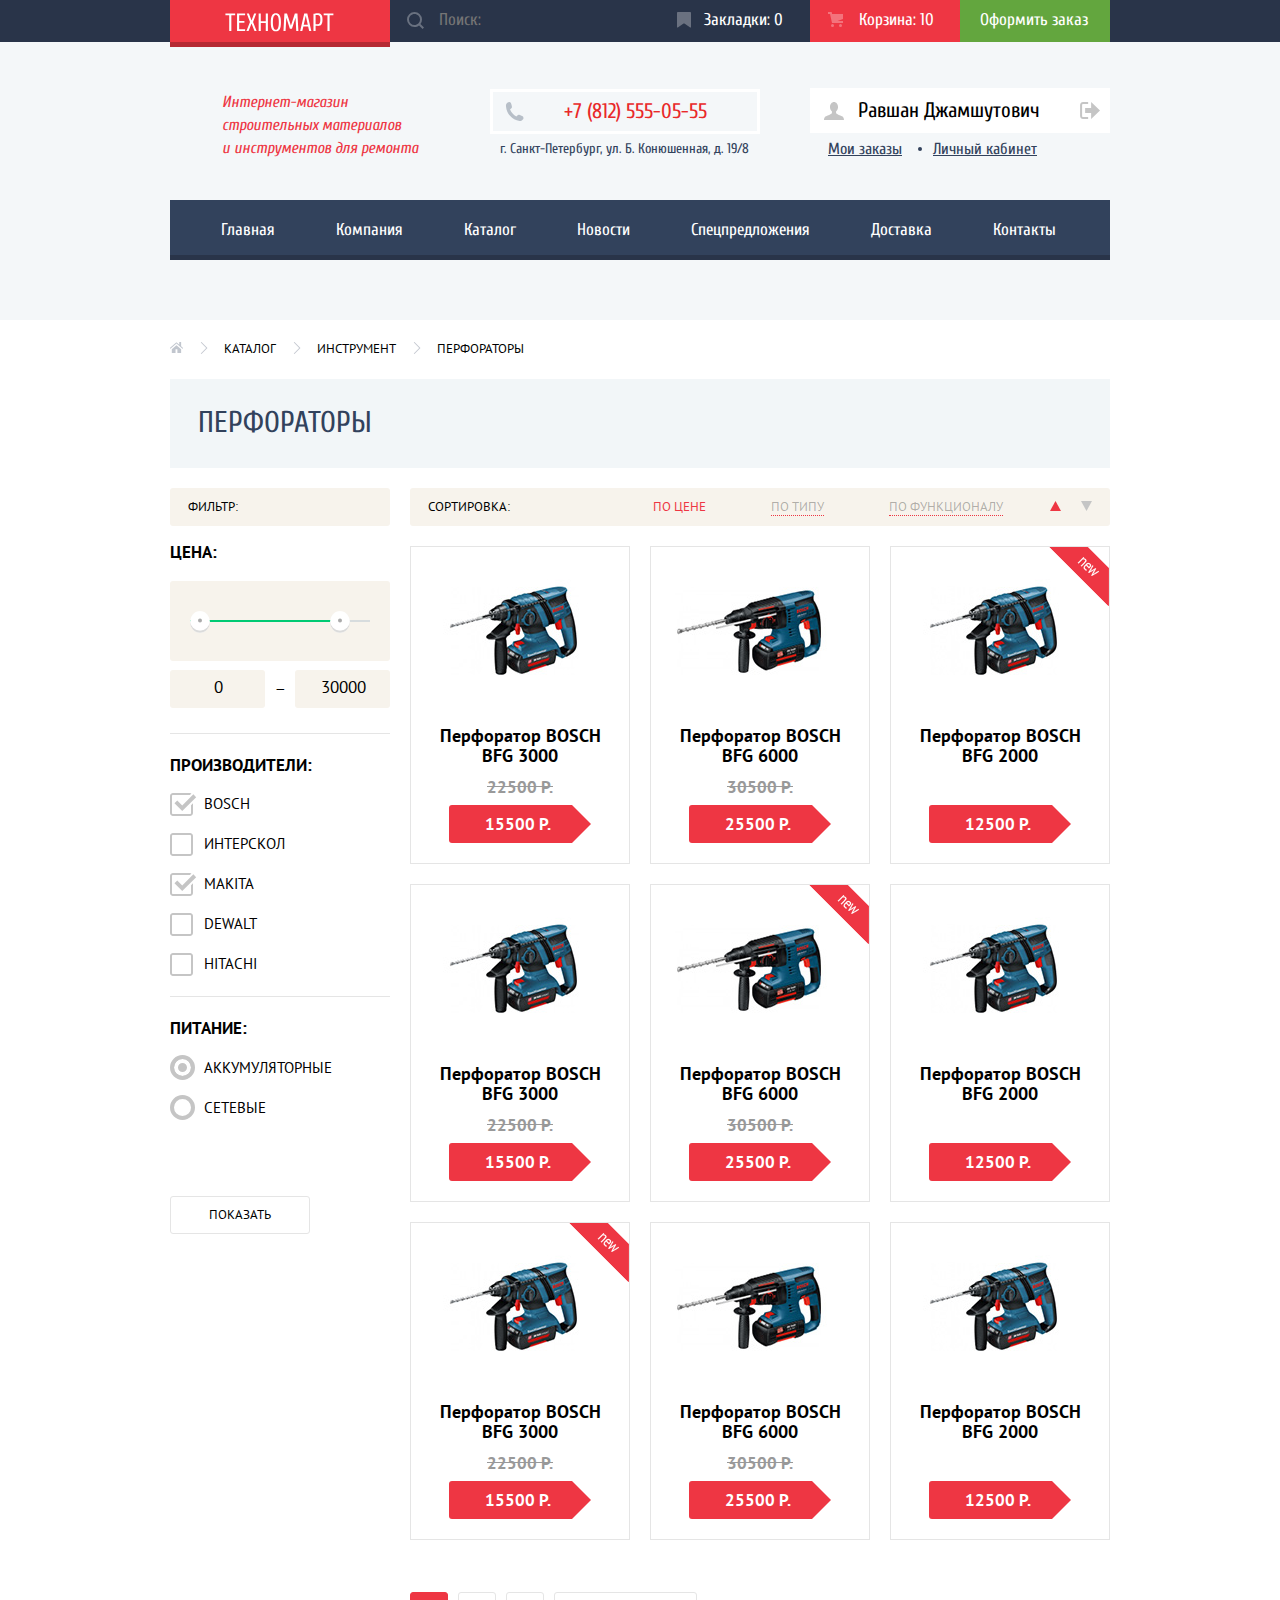
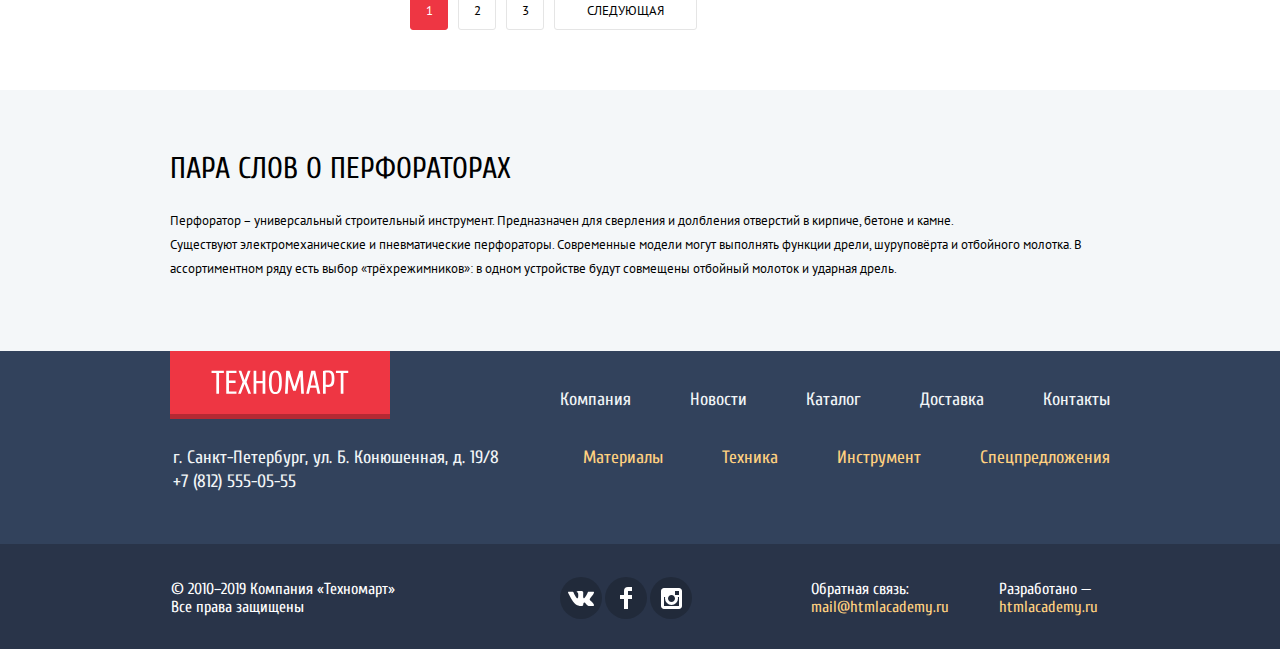
==== commit cc7c3932: "Подключает минимизированные файлы стилей и скриптов" ====
--- a/catalog.html
+++ b/catalog.html
@@ -4,7 +4,7 @@
     <meta charset="utf-8">
     <title>HTML Academy: Перфораторы Техномарт</title>
     <link href="css/normalize.css" rel="stylesheet">
-    <link href="css/style.css" rel="stylesheet">
+    <link href="css/style.min.css" rel="stylesheet">
     <link href="https://fonts.googleapis.com/css?family=Cuprum:400,400i,700%7CPT+Sans:400,700&display=swap&subset=cyrillic" rel="stylesheet">
   </head>
   <body>
@@ -13,15 +13,13 @@
         <div class="site-container">
           <a class="main-logo site-button" href="index.html"><img src="img/main-logo.svg" alt="Техномарт" width="109" height="19"></a>
           <form class="form-search" action="https://echo.htmlacademy.ru" method="get">
-            <div class="search-container">
-              <label class="visually-hidden" for="search">Строка поиска</label>
-              <input class="head-button" type="text" id="search" name="search_string" placeholder="Поиск:">
-              <button class="head-button head-button-search" type="submit" aria-label="Кнопка поиска">
-                <svg xmlns="http://www.w3.org/2000/svg" width="17" height="17" viewBox="0 0 17 17">
-                  <path d="M17 15.586l-3.542-3.542A7.465 7.465 0 0 0 15 7.5 7.5 7.5 0 1 0 7.5 15c1.71 0 3.282-.579 4.544-1.542L15.586 17 17 15.586zM2 7.5C2 4.467 4.467 2 7.5 2 10.532 2 13 4.467 13 7.5c0 3.032-2.468 5.5-5.5 5.5A5.506 5.506 0 0 1 2 7.5z"/>
-                </svg>
-              </button>
-            </div>
+            <label class="visually-hidden" for="search">Строка поиска</label>
+            <input class="head-button" type="text" id="search" name="search_string" placeholder="Поиск:">
+            <button class="head-button head-button-search" type="submit" aria-label="Кнопка поиска">
+              <svg xmlns="http://www.w3.org/2000/svg" width="17" height="17" viewBox="0 0 17 17">
+                <path d="M17 15.586l-3.542-3.542A7.465 7.465 0 0 0 15 7.5 7.5 7.5 0 1 0 7.5 15c1.71 0 3.282-.579 4.544-1.542L15.586 17 17 15.586zM2 7.5C2 4.467 4.467 2 7.5 2 10.532 2 13 4.467 13 7.5c0 3.032-2.468 5.5-5.5 5.5A5.506 5.506 0 0 1 2 7.5z"/>
+              </svg>
+            </button>
           </form>
           <a class="head-button head-button-bookmark" href="#">Закладки: 0</a>
           <a class="head-button head-button-cart not-empty" href="#">Корзина: 10</a>
@@ -124,23 +122,23 @@
                 <ul class="filter-brands">
                   <li>
                     <input class="filter-checkbox" type="checkbox" id="bosch" name="brand" value="bosch" checked>
-                    <label for="bosch">Bosch</label>
+                    <label for="bosch" tabindex="0">Bosch</label>
                   </li>
                   <li>
                     <input class="filter-checkbox" type="checkbox" id="interskol" name="brand" value="interskol">
-                    <label for="interskol">Интерскол</label>
+                    <label for="interskol" tabindex="0">Интерскол</label>
                   </li>
                   <li>
                     <input class="filter-checkbox" type="checkbox" id="makita" name="brand" value="makita" checked>
-                    <label for="makita">Makita</label>
+                    <label for="makita" tabindex="0">Makita</label>
                   </li>
                   <li>
                     <input class="filter-checkbox" type="checkbox" id="dewalt" name="brand" value="dewalt">
-                    <label for="dewalt">Dewalt</label>
+                    <label for="dewalt" tabindex="0">Dewalt</label>
                   </li>
                   <li>
                     <input class="filter-checkbox" type="checkbox" id="hitachi" name="brand" value="hitachi">
-                    <label for="hitachi">Hitachi</label>
+                    <label for="hitachi" tabindex="0">Hitachi</label>
                   </li>
                 </ul>
               </fieldset>
@@ -149,11 +147,11 @@
                 <ul class="filter-power">
                   <li>
                     <input class="filter-radio" type="radio" id="accum" name="power" value="1" checked>
-                    <label for="accum">аккумуляторные</label>
+                    <label for="accum" tabindex="0">аккумуляторные</label>
                   </li>
                   <li>
                     <input class="filter-radio" type="radio" id="power_grid" name="power" value="2">
-                    <label for="power_grid">сетевые</label>
+                    <label for="power_grid" tabindex="0">сетевые</label>
                   </li>
                 </ul>
               </fieldset>
@@ -366,7 +364,7 @@
             <li class="socials-fb"><a href="#">Поделиться в Facebook</a></li>
             <li class="socials-insta"><a href="#">Поделиться в Instagram</a></li>
           </ul>
-          <p class="footer-bar-feedback">Обратная связь: <a href="mailto:mail@htmlacademy.ru">mail@htmlacademy.ru</a></p>
+          <p class="footer-bar-feedback">Обратная связь: <a href="#">mail@htmlacademy.ru</a></p>
           <p class="footer-bar-developer">Разработано &mdash; <a href="https://htmlacademy.ru/intensive/htmlcss">htmlacademy.ru</a></p>
         </div>
       </div>
@@ -377,9 +375,11 @@
       <p class="shopping-cart-message">Товар добавлен в корзину!</p>
       <div class="popup-button-wrapper">
         <button class="site-button" type="button">Оформить заказ</button>
-        <button class="paginator-button" type="button">Продолжить покупки</button>
+        <button class="paginator-button" id="continue_shopping" type="button">Продолжить покупки</button>
         <button class="popup-close-button" type="button">Закрыть</button>
       </div>
     </section>
+
+    <script src="js/script.min.js"></script>
   </body>
 </html>
--- a/css/style.min.css
+++ b/css/style.min.css
@@ -0,0 +1 @@
+body{min-width:960px;margin:0;padding:0;font-family:"Cuprum",Arial,sans-serif;font-style:normal;font-weight:400;text-align:left;color:#32425c}a{color:inherit;text-decoration:none}img{max-width:100%;height:auto;line-height:0}:focus{outline-offset:-1px}.visually-hidden,input[type="checkbox"].visually-hidden,input[type="radio"].visually-hidden{position:absolute;width:1px;height:1px;margin:-1px;border:0;padding:0;white-space:nowrap;clip-path:inset(100%);clip:rect(0 0 0 0);overflow:hidden}.site-container{width:940px;padding:0 10px;margin:0 auto}.site-section-title{font-size:30px;line-height:1;color:#000}.site-paragraph{margin-top:25px;margin-bottom:20px;font-family:"PT Sans",Arial,sans-serif;font-size:13px;line-height:24px;color:#000}.site-button{display:flex;justify-content:center;align-items:center;font-size:14px;line-height:18px;color:#fff;text-align:center;background-color:#ee3643;border:none;border-radius:3px;text-transform:uppercase;cursor:pointer;padding:10px 20px}.site-button:hover,.site-button:focus{background-color:#ca2c37}.site-button:active{background-color:#ba2732}.site-button:focus{outline:2px solid #4d90fe}.main-header{padding-bottom:60px;background-color:#f4f7f9}.head-bar{font-size:17px;line-height:1.06;color:#fff;background-color:#293449}.head-bar .site-container{display:flex;align-items:flex-start}.main-logo{width:109px;border-radius:0;box-shadow:0 5px 0 0 #b52933;padding:13px 56px 10px 55px}.main-logo:focus{outline:2px solid #fff}.head-button{display:flex;align-items:center;box-sizing:border-box;min-width:150px;min-height:42px;color:#fff;border:none;background-color:#293449;padding:10px 15px 12px 17px}.head-button:hover,.head-button:focus{background-color:#212a3a}.head-button:focus{outline:2px solid #ffd180}.head-button:active{color:rgba(255,255,255,0.6);background-color:#161d29}.form-search{display:flex;flex-grow:1}.form-search input{order:1;flex-grow:1;padding-left:5px}.form-search input:focus{color:#000;background-color:#fff;outline:2px solid #ee3643}.head-button-search{min-width:40px;height:17px;padding-right:10px;padding-left:17px}.head-button-search path{fill:#fff;fill-opacity:.3}.head-button-search:hover path{fill-opacity:1}.head-button[type="text"]:focus + .head-button-search:not(:hover){background-color:#fff}.head-button[type="text"]:focus + .head-button-search:not(:hover) path{fill:#ee3643;fill-opacity:1}.head-button-search:active path{fill-opacity:.3}.head-button::before{margin-right:13px;line-height:0;opacity:.3}.head-button:hover::before{opacity:1}.head-button:active::before{opacity:.5}.head-button-bookmark::before{content:url("../img/icon-bookmark.svg")}.head-button-cart{padding-left:18px}.head-button-cart::before{content:url("../img/icon-cart.svg");margin-right:16px;margin-top:-2px}.head-button-order{padding-left:20px;background-color:#63a63e}.head-button-order:hover,.head-button-order:focus{background-color:#5fbb2d}.head-button-order:active{color:rgba(255,255,255,0.5);background-color:#518534}.not-empty{background-color:#ee3643}.not-empty:hover,.not-empty:focus{background-color:#ca2c37}.not-empty:active{background-color:#ba2732}.header-content{display:flex;justify-content:space-between;align-items:flex-start;margin-top:47px;margin-bottom:39px}.header-content h1,.header-content p,.header-content div{box-sizing:border-box;width:300px;margin:0}.header-title{padding-top:2px;padding-right:50px;padding-left:52px;font-style:italic;font-size:16px;font-weight:400;line-height:23px;color:#ee3643}.header-content a:focus{outline:2px solid #ee3643}.header-content .user-navigation{margin-top:-1px}.header-contacts a{display:inline-block;vertical-align:middle;box-sizing:border-box;min-width:270px;min-height:45px;padding-top:9px;padding-bottom:9px;padding-left:71px;margin-bottom:3px;font-size:21px;line-height:21px;color:#e9292a;border:solid 3px #fff;background-color:transparent;background-image:url(../img/icon-phone.svg);background-repeat:no-repeat;background-position:12px 10px}.header-contacts address{max-width:260px;padding-left:10px;font-size:14px;line-height:24px;font-style:normal}.user-navigation{display:flex;flex-wrap:wrap;justify-content:flex-end;align-items:flex-start}.user-navigation-hidden{display:none}.user-button{display:flex;align-items:center;box-sizing:border-box;min-width:40px;max-width:300px;min-height:45px;padding-top:12px;padding-right:25px;padding-bottom:12px;margin-bottom:7px;font-size:21px;line-height:21px;color:#000;background-color:#fff}.user-button svg{flex-shrink:0;margin-left:14px;margin-right:14px}.user-button:hover,.user-links a:hover{color:#ee3643}.user-button-profile:hover,.user-button-log-out:hover{color:#000}.user-button:active,.user-links a:active{color:rgba(0,0,0,0.3)}.user-button-log-in{justify-content:flex-start;margin-right:10px}.user-button-log-in svg,.user-button-log-in:active path{fill:#c5c5c5}.user-button-log-in:hover path{fill:#32425c}.user-button-registration{padding-left:25px}.user-button-profile{width:259px}.user-button-profile svg{fill:#c5c5c5}.user-button-profile:hover path{fill:#32425c}.user-button-profile:active path{fill:#c5c5c5}.user-button-log-out{padding-right:0;fill:#c5c5c5}.user-button-log-out svg{margin-right:10px;margin-left:10px}.user-button-log-out:hover path{fill:#32425c}.user-button-log-out:active path{fill:#c5c5c5}.user-links{display:flex;flex-wrap:wrap;max-width:320px;padding:0;margin:0;margin-left:2px;margin-right:auto;list-style-type:none}.user-links a{font-size:16px;line-height:18px;text-decoration:underline}.user-links li{position:relative;margin-left:16px;margin-right:15px}.user-links li:nth-child(n+3){padding-top:3px}.user-links li:nth-child(2n)::before{content:"";position:absolute;top:7px;left:-15px;width:4px;height:4px;border-radius:50%;background-color:#32425c}.site-navigation ul{display:flex;flex-wrap:wrap;justify-content:flex-start;padding:0;margin:0;list-style-type:none;padding-left:20px;padding-right:20px;background-color:#32425c;box-shadow:inset 0 -5px 0 0 #293449}.site-navigation a{display:flex;justify-content:center;align-items:center;box-sizing:border-box;color:#fff;font-size:17px;line-height:17px;text-align:center;padding:20.5px 30px 22.5px 31px}.site-navigation a:hover,.site-navigation a:focus{background-color:#293449}.site-navigation a:focus{outline:2px solid #ffd180}.site-navigation a:active{color:rgba(255,255,255,0.5);background-color:#1d2739}.promo{display:-ms-grid;display:grid;-ms-grid-rows:123px 20px 123px 20px 123px;grid-template-rows:123px 123px 123px;-ms-grid-columns:300px 20px 300px 20px 300px;grid-template-columns:300px 300px 300px;gap:20px;margin-top:59px;margin-bottom:53px}.promo-item{position:relative;width:300px;max-height:123px;background-repeat:no-repeat}.promo-item h3{margin:0;margin-top:21px;margin-bottom:12px;margin-left:23px;font-family:"Cuprum","Arial",sans-serif;font-size:24px;line-height:1.25;font-weight:700;color:#fff}.promo-item a{display:inline-block;vertical-align:middle;box-sizing:border-box;min-width:135px;margin-left:25px;font-family:"Cuprum","Arial",sans-serif;font-size:14px;line-height:1.29;text-align:center;color:#fff;background-color:rgba(0,0,0,0.1);border-radius:3px;text-transform:uppercase;padding:11px 15px 9px}.promo-item a:hover,.promo-item a:focus{background-color:rgba(0,0,0,0.2)}.promo-item a:focus{outline:2px solid #fff}.promo-item a:active{background-color:rgba(0,0,0,0.3)}.promo-materials{-ms-grid-row:1;grid-row:1/2;-ms-grid-column:1;grid-column:1/2;background-color:#ffbf47;background-image:url(../img/icon-materials.svg);background-position:213px 31px}.promo-tools{-ms-grid-row:1;grid-row:1/2;-ms-grid-column:3;grid-column:2/3;background-color:#3bbce3;background-image:url(../img/icon-tools.svg);background-position:197px 33px}.promo-machines{-ms-grid-row:1;grid-row:1/2;-ms-grid-column:5;grid-column:3/4;background-color:#dc91d8;background-image:url(../img/icon-mashines.svg);background-position:191px 31px}.promo-discounts{-ms-grid-row:3;grid-row:2/3;-ms-grid-column:5;grid-column:3/4;background-color:#8ed78f;background-image:url(../img/icon-discounts.svg);background-position:196px 26px}.promo-delivery{-ms-grid-row:5;grid-row:3/4;-ms-grid-column:5;grid-column:3/4;background-color:#ffbf47;background-image:url(../img/icon-delivery.svg);background-position:191px 32px}.promo-slider{position:relative;-ms-grid-row:3;-ms-grid-row-span:3;grid-row:2/4;-ms-grid-column:1;-ms-grid-column-span:3;grid-column:1/3;width:620px;height:266px;background-color:#aaa}.promo-slide{display:none;width:inherit;height:inherit}.promo-slider input{display:none}.promo-slide-list{padding:0;margin:0;list-style-type:none}.slider-controls{position:absolute;bottom:36px;left:50%;transform:translateX(-50%);display:flex}.slider-controls label{box-sizing:border-box;width:10px;height:10px;background-color:#fff;border-radius:50%;border:2px solid #fff}.slider-controls label:not(:last-of-type){margin-right:10px}.slider-check01:checked ~ .promo-slide-list li:nth-of-type(1),.slider-check02:checked ~ .promo-slide-list li:nth-of-type(2),.slider-check03:checked ~ .promo-slide-list li:nth-of-type(3),.slider-check04:checked ~ .promo-slide-list li:nth-of-type(4),.slider-check05:checked ~ .promo-slide-list li:nth-of-type(5){display:block}.slider-check01:checked ~ .slider-controls label:nth-of-type(1),.slider-check02:checked ~ .slider-controls label:nth-of-type(2),.slider-check03:checked ~ .slider-controls label:nth-of-type(3),.slider-check04:checked ~ .slider-controls label:nth-of-type(4),.slider-check05:checked ~ .slider-controls label:nth-of-type(5){background-color:#ee3643}.slide-description{position:absolute;box-sizing:border-box;height:105px;width:100%;padding-top:23px;padding-left:24px;color:#fff;background-color:rgba(0,0,0,0.25)}.slide-description h3{margin:0;margin-bottom:2px;font-size:36px;line-height:1;font-weight:700;text-transform:uppercase}.slide-description p{padding:0;margin:0;font-size:18px;line-height:1.33}.promo-slider a{position:absolute;bottom:22px;left:25px;box-sizing:border-box;min-width:195px;max-width:230px}.slider-button{position:absolute;top:50%;width:22px;height:40px;padding:0;background-color:transparent;border:none;transform:translateY(-50%)}.slider-button:hover{cursor:pointer}.slider-button:focus{outline:2px solid #fff}.slider-button[id="btn-left"]{left:25px}.slider-button[id="btn-left"]::before{content:url("../img/icon-left.svg")}.slider-button[id="btn-right"]{right:20px}.slider-button[id="btn-right"]::before{content:url("../img/icon-right.svg")}.main-title{padding:0;margin:0;margin-right:30px;font-family:inherit;font-size:30px;line-height:1;font-weight:400;text-transform:uppercase}.popular-title-box{display:flex;justify-content:space-between;align-items:center;box-sizing:border-box;min-height:89px;padding-top:26px;padding-bottom:25px;padding-left:28px;margin-top:1px;margin-bottom:20px;background-color:#f9f5f0}.popular-title-box a{box-sizing:border-box;min-width:253px;margin-right:24px}.popular-brands{margin-bottom:65px;background-color:#fff}.brand-list{display:flex;flex-wrap:wrap;padding:0;list-style-type:none}.brand-item{display:flex;width:220px;height:145px;margin-right:20px;margin-bottom:20px}.brand-item a{background-color:#fff;border:1px solid #eaeaea}.brand-item a:hover,.brand-item a:focus{border-color:#fff;box-shadow:0 10px 25px 0 rgba(41,52,73,0.5)}.brand-item a:focus{outline:2px solid #ee3643}.brand-item a:active{border-color:#fff;box-shadow:0 4px 10px 0 rgba(41,52,73,0.5);opacity:.3}.brand-item img:active{opacity:.3}.brand-item:nth-child(4n){margin-right:0}.brand-item a{width:100%;line-height:145px;text-align:center}.brand-item img{vertical-align:middle}.service-slider{box-sizing:border-box;padding-top:65px;background-color:#f4f7f9}.service-slider h2{margin-bottom:25px;color:#000}.service-slider p{width:410px}.service-slider-wrap{display:flex;margin-top:70px}.service-slider-list{position:relative;width:100%;min-height:284px;padding:0;margin:0;background-repeat:no-repeat;background-position:bottom right;list-style-type:none}.service-slider-controls{position:relative;min-width:240px;padding-bottom:95px;margin-right:80px}.service-slider-controls::after{content:url("../img/shadow.png");position:absolute;top:-46px;right:0}.service-slider-controls label{display:block;margin-bottom:1px;font-size:21px;line-height:1.43;color:#fff;font-weight:700;background-color:#32425c;box-shadow:0 1px 0 0 #293449,inset 0 1px 0 0 #405069;padding:15px 20px 16px 22px}.service-slider-controls label:hover{background-color:#293449}.name-item-active label{color:#32425c;background-color:#fff;box-shadow:0 1px 0 0 #ffffff,inset 0 1px 0 0 #fff}.service-slider-check{display:none}.service-slider-check01:checked ~ .service-slider-controls label:nth-of-type(1),.service-slider-check02:checked ~ .service-slider-controls label:nth-of-type(2),.service-slider-check03:checked ~ .service-slider-controls label:nth-of-type(3){color:#32425c;background-color:#fff;box-shadow:0 1px 0 0 #ffffff,inset 0 1px 0 0 #fff}.service-slider-check01:checked ~ .service-slider-list li:nth-of-type(1),.service-slider-check02:checked ~ .service-slider-list li:nth-of-type(2),.service-slider-check03:checked ~ .service-slider-list li:nth-of-type(3){display:block}.service-slider-check01:checked ~ .service-slider-list{background-image:url(../img/delivery.png)}.service-slider-check02:checked ~ .service-slider-list{background-image:url(../img/guarantee.png)}.service-slider-check03:checked ~ .service-slider-list{background-image:url(../img/credit.png)}.service-slider-item{display:none;box-sizing:border-box}.service-slider-item h3{margin-top:-2px;margin-bottom:24px;font-size:36px;line-height:1}.service-slider-item p{width:380px}.service-slider-item:first-of-type p{width:275px}.service-slider-item a{display:inline-flex;box-sizing:border-box;min-width:195px;margin-top:10px;margin-bottom:25px}.service-slider::before,.service-slider::after{content:"";visibility:hidden}.service-slider::before{background-image:url(img/guarantee.png)}.service-slider::after{background-image:url(img/credit.png)}.catalog{background-color:#fff}.catalog-columns{display:flex;justify-content:space-between;margin-bottom:60px}.catalog-breadcrumbs{position:relative;display:flex;flex-wrap:wrap;padding:15px 0 16px;margin:0;margin-left:-1px;font-family:"PT Sans",Arial,sans-serif;font-size:13px;line-height:18px;color:#000;text-transform:uppercase;list-style-type:none}.catalog-breadcrumbs li{position:relative;padding-top:5px;padding-bottom:5px;margin-right:41px}.catalog-breadcrumbs li:last-child{margin-right:0}.catalog-breadcrumbs li:not(:last-child)::after{content:url("../img/icon-right-small.svg");position:absolute;top:6px;right:-25px;width:8px;height:12px}.catalog-breadcrumbs a:focus{outline:2px solid #ee3643}.catalog-title-box{padding-top:29px;padding-bottom:30px;padding-left:28px;margin:0;margin-bottom:20px;background-color:#f2f6f8}.catalog-columns{font-family:"PT Sans","Arial",sans-serif;font-size:13px;line-height:18px;color:#000;text-transform:uppercase}.form-filter{width:220px}.form-filter p{padding-top:10px;padding-bottom:10px;padding-left:18px;margin-top:0;margin-bottom:11px;background-color:#f7f3ec;border-radius:3px}.form-filter fieldset{border:none;padding:0;margin:0;margin-bottom:16px}.form-filter fieldset:not(:last-of-type){border-bottom:1px solid #e5e5e5}.form-filter legend{margin-bottom:14px;font-size:17px;line-height:30px;font-weight:700}.price-slider{padding-bottom:25px}.slider-range-container{position:relative;height:80px;margin-bottom:9px;background-color:#f7f3ec;border-radius:3px}.range-bar{position:absolute;top:30px;left:20px;width:180px;height:22px}.range-line{position:absolute;top:9px;left:0;width:180px;height:2px;background-color:#d7dcde}.range-line-selected{width:150px;background-color:#00ca74}.range-track-pin{position:absolute;top:0;left:0;width:20px;height:22px;border:none;border-radius:50%;background-image:url(../img/icon-filter-button.svg);background-repeat:no-repeat;background-position:50% 50%}.track-pin-max{top:0;left:140px}.slider-range-values{display:flex;justify-content:space-between;align-items:center}.range-value{width:95px;height:38px;background-color:#f7f3ec;border-radius:3px}.range-value input{width:75px;background-color:transparent;border:none;font-size:17px;line-height:18px;text-align:center;padding:8px 10px 12px 11px}.price-slider button:focus,.price-slider input:focus{outline:2px solid #ee3643}.filter-brands,.filter-power{padding:0;margin:0;font-size:15px;line-height:20px;list-style-type:none}.filter-brands{padding-bottom:22px}.filter-brands li:not(:last-child){margin-bottom:20px}.filter-checkbox,.filter-radio{display:none}.filter-brands label,.filter-power label{display:flex;align-items:center;user-select:none}.filter-brands label{position:relative;padding-left:34px}.filter-checkbox + label::before,.filter-checkbox:checked + label::after{content:"";position:absolute;top:0;left:0;width:27px;height:23px;margin-top:-1px;background-color:#c5c5c5;background-repeat:no-repeat}.filter-checkbox + label::before{background-image:url(../img/checkbox-unchecked.svg)}.filter-checkbox:checked + label::after{background-image:url(../img/checkbox-checked.svg)}.filter-checkbox:hover + label::before,.filter-checkbox:checked:hover + label::after{background-color:#b5b5b5}.filter-checkbox:disabled + label::before,.filter-checkbox:checked:disabled + label::after{background-color:#b5b5b5;opacity:.3}.form-filter input:disabled + label{color:rgba(0,0,0,0.4)}.form-filter button:focus{outline:2px solid #ee3643}.form-filter label:focus{outline:2px solid #ee3643;outline-offset:2px}.filter-power{margin-top:-2px;margin-bottom:60px}.filter-power li:not(:last-child){margin-bottom:15px}.filter-radio + label::before{content:"";display:inline-block;vertical-align:middle;width:17px;height:17px;margin-right:9px;border:4px solid #c5c5c5;border-radius:50%}.filter-radio:hover + label::before{border-color:#b5b5b5}.filter-radio:disabled + label::before{border-color:#b5b5b5;opacity:.3}.filter-radio:checked + label::before{background-color:#c5c5c5;box-shadow:inset 0 0 0 4px #fff}.filter-radio:checked:hover + label::before{background-color:#b5b5b5}.filter-radio:checked:disabled + label::before{background-color:#b5b5b5;opacity:.3}.form-filter button[type="submit"]{min-width:140px;padding:9px;font:inherit}.catalog-sort-bar{display:flex;align-items:flex-start;box-sizing:border-box;width:700px;margin-bottom:20px;background-color:#f7f3ec;border-radius:3px;padding:5px 18px}.catalog-sort-bar p{padding-top:5px;margin:0;margin-right:15px}.catalog-sort-bar ul{display:flex;flex-wrap:wrap;padding:0;margin:0;list-style-type:none}.catalog-sort-bar li{max-width:130px;padding-top:5px;padding-bottom:5px}.catalog-sort-bar .sort-bar-byproperty{margin-right:47px;margin-left:auto}.sort-bar-byproperty li:not(:last-child){margin-right:65px}.sort-bar-byproperty a{border-bottom:1px dotted #ee3643;color:rgba(0,0,0,0.3)}.sort-bar-byproperty a:hover{border-bottom-style:solid;color:#000}.sort-bar-byproperty a.sort-property-active{border-bottom:none;color:#ee3643}.sort-bar-bydirection{width:42px;flex-shrink:0}.sort-bar-bydirection li:nth-child(2n+1){margin-right:20px}.sort-direction path{fill:#c5c5c5}.sort-direction:not(.sort-direction-active):hover path{fill:#000}.sort-direction-active path{fill:#ee3643}.catalog-sort-bar a:focus{outline:2px solid #ee3643}.catalog-products{width:700px;background-color:#fff}.product-list{display:flex;flex-wrap:wrap;padding:0;margin:0;list-style-type:none}.product-item{position:relative;display:flex;flex-direction:column;align-items:center;box-sizing:border-box;width:220px;min-height:318px;margin-right:20px;margin-bottom:20px;font-family:"PT Sans","Arial",sans-serif;text-align:center;background-color:#fff;border:1px solid #e5e5e5;text-transform:uppercase}.popular-products .product-item:nth-child(4n){margin-right:0}.catalog-products .product-item:nth-child(3n){margin-right:0}.product-item:hover{box-shadow:0 10px 25px 0 rgba(41,52,73,0.5)}.product-item:hover .product-actions{display:flex}.product-view{display:flex;flex-direction:column;max-width:100%}.product-picture{margin-bottom:9px;line-height:0}.product-title{order:1;font-size:18px;line-height:1.11;font-weight:700;color:#000;text-transform:none;margin:0 20px 12px}.product-actions{position:absolute;top:0;left:0;display:none;flex-direction:column;align-items:center;box-sizing:border-box;width:100%;min-height:164px;padding-top:44px;background-color:rgba(255,255,255,0.95)}.product-actions button{display:flex;justify-content:center;align-items:center;box-sizing:border-box;width:135px;min-height:38px;padding:7px;margin-bottom:8px;font-family:"Cuprum",Arial,sans-serif;font-size:14px;line-height:1.29;border-radius:2px;text-transform:uppercase}.product-actions button:last-child{margin-bottom:0}.product-actions .product-action-buy{position:relative;color:#fff;background-color:#63a63e;box-shadow:inset 0 -3px 0 0 #367315;border:none}.product-actions button:focus{outline:2px solid #ee3643}.product-action-buy::before{content:url("../img/icon-cart.svg");position:absolute;left:12px;top:calc(50% - 8px);width:15px;height:15px;opacity:.3}.product-action-buy:hover,.product-action-buy:focus{background-color:#5fbb2d}.product-action-buy:hover::before{opacity:1}.product-action-buy:active{background-color:#518534;box-shadow:none}.product-action-bookmark{color:#32425c;background-color:transparent;border:3px solid #63a63e}.product-action-bookmark:hover,.product-action-bookmark:focus{border-color:#32425c}.product-action-bookmark:active{color:rgba(50,66,92,0.3);border-color:rgba(50,66,92,0.3)}.product-oldprice,.product-actualprice{font-size:17px;line-height:1.06;font-weight:700}.product-oldprice{margin-bottom:9px;color:#999}.product-actualprice{position:relative;padding:10px 40px 10px 36px;margin-top:auto;margin-bottom:20px;color:#fff;text-align:left;background-color:#ee3643;border-radius:3px}.product-actualprice::after{content:"";position:absolute;top:0;right:-19px;width:0;height:0;border:19px solid #fff;border-left-color:#ee3643}.item-new::after{content:url("../img/icon-new-flag.png");position:absolute;top:0;right:0}.catalog-paginator{margin-top:32px}.catalog-paginator-list{display:flex;padding:0;margin:0;list-style-type:none}.catalog-paginator-list li{margin-right:10px}.paginator-button{display:flex;justify-content:center;align-items:center;box-sizing:border-box;min-width:38px;min-height:38px;text-align:center;background-color:#fff;border:1px solid #e5e5e5;border-radius:3px;text-transform:uppercase;padding:9px 10px}.paginator-button:hover{border-color:#bdc6ca}.paginator-button:focus{outline:2px solid #ee3643}.paginator-button:active{border-color:#ee3643}.paginator-button-current{border-color:#ee3643;color:#fff;background-color:#ee3643}.paginator-button-next{min-width:140px;padding-right:32px;padding-left:32px}.main-company{display:flex;justify-content:space-between;padding-top:54px;padding-bottom:86px;color:#000;background-color:#fff}.main-company-description{width:560px}.main-company-contacts{width:300px}.main-company h2{margin-top:25px;margin-bottom:25px}.company-description-partners{margin:0;padding-left:36px;margin-top:21px;margin-bottom:36px}.company-description-partners li{position:relative;margin-bottom:20px;font-size:18px;line-height:1.11;list-style-type:none}.company-description-partners li::before{content:"";position:absolute;left:-36px;top:9px;width:23px;background-color:#ee3643;border:1px solid #ee3643}.main-company-description p{width:400px}.main-company-description p:first-of-type{width:510px}.main-company-description a{display:inline-block;vertical-align:top;box-sizing:border-box;min-width:220px}.main-company-contacts p{width:200px}.map-container{width:100%;height:158px;margin-top:32px;margin-bottom:40px;background-color:#eeebe4}.main-company-contacts a.site-button{padding-left:24px}.map-container a:focus{outline:2px solid #ee3643}.catalog-summary{padding-top:64px;padding-bottom:50px;background-color:#f4f7f9}.catalog-summary h2{margin-bottom:25px;color:#000}.main-footer .main-logo{width:138px;height:23px;padding:20px 41px;margin-bottom:32px}.footer-navigation{min-height:193px;font-size:18px;line-height:1.33;color:#f1f5f7;background-color:#32425c}.footer-navigation .site-container{display:flex;flex-wrap:wrap;justify-content:space-between;align-items:flex-start}.footer-navigation-contacts{max-width:335px;margin-left:3px;margin-bottom:30px}.footer-navigation-contacts address{font-style:normal}.footer-navigation-contacts a:focus{outline:2px solid #fff}.footer-navigation-site,.footer-navigation-promo,.footer-bar-socials{display:flex;flex-wrap:wrap;justify-content:flex-end;padding:0;margin:0;list-style-type:none}.footer-navigation-site{margin-top:37px}.footer-navigation-site,.footer-navigation-promo{max-width:600px}.footer-navigation-site li,.footer-navigation-promo li{margin-left:59px}.footer-navigation-site li:first-of-type,.footer-navigation-promo li:first-of-type{margin-left:0}.footer-navigation-site a:focus{outline:2px solid #fff}.footer-navigation-promo a,.footer-bar a{color:#ffd180}.footer-navigation-promo a:focus,.footer-bar a:focus{outline:2px solid #ffd180}.main-footer a:hover{text-decoration:underline}.main-footer a:active,.footer-navigation-contacts a:hover{text-decoration:none}.footer-navigation-site a:active{color:rgba(241,245,247,0.5)}.footer-navigation-promo a:active{color:rgba(255,209,128,0.5)}.footer-bar{padding-top:32px;padding-bottom:29px;background-color:#293449}.catalog-footer .footer-bar{padding-top:31px;padding-bottom:28px}.footer-bar .site-container{display:flex;align-items:center;font-size:16px;line-height:1.13;color:#fff}.footer-bar p{padding-top:5px;padding-bottom:5px;margin-top:0;margin-bottom:0}.footer-bar-copyright{max-width:245px;margin-right:25px;margin-left:1px}.footer-bar-feedback{max-width:160px;margin-right:28px}.footer-bar-developer{max-width:105px;margin-right:6px}.footer-bar-socials{justify-content:flex-start;max-width:132px;margin:0 auto}.footer-bar-socials li:not(:nth-child(3n)){margin-right:3px}.footer-bar-socials li:nth-child(3n+4){margin-top:3px}.footer-bar a:active{color:#ee3643}.footer-bar-socials a{display:block;width:42px;height:42px;font-size:0;background-color:#212a3a;background-repeat:no-repeat;background-position:50% 50%;border-radius:50%}.footer-bar-socials a:hover,.footer-bar-socials a:focus{background-color:#ee3643}.footer-bar-socials a:focus{outline:2px solid #ee3643}.socials-vk a{background-image:url(../img/icon-vk.svg)}.socials-fb a{background-image:url(../img/icon-fb.svg)}.socials-insta a{background-image:url(../img/icon-insta.svg)}@keyframes bounce{0%{transform:translate(-50%,-3000px)}70%{transform:translate(-50%,calc(-50% + 30px))}90%{transform:translate(-50%,calc(-50% - 10px))}100%{transform:translate(-50%,-50%)}}@keyframes bounce-close{0%{transform:translate(-50%,-50%)}50%{transform:translate(-50%,calc(-50% + 800px))}90%{transform:translate(-50%,calc(-50% + 2500px))}100%{transform:translate(-50%,3000px)}}@keyframes shake{0%,100%{transform:translate(-50%,-50%)}10%,30%,50%,70%,90%{transform:translate(calc(-50% - 10px),-50%)}20%,40%,60%,80%{transform:translate(calc(-50% + 10px),-50%)}}.popup-window{position:fixed;top:50%;left:50%;transform:translate(-50%,-50%);box-sizing:border-box;width:620px;padding-right:80px;padding-left:80px;padding-bottom:37px;background:linear-gradient(to top,#f1f1f1 112px,#fff 10px);border-top:7px solid #ee3643;box-shadow:0 20px 40px 0 rgba(41,52,73,0.75)}.popup-button-wrapper{display:flex;justify-content:space-between;box-sizing:border-box;width:100%;margin-top:35px;font-size:14px;line-height:18px}.popup-close-button{position:absolute;top:8px;right:8px;width:23px;height:23px;font-size:0;background-color:transparent;border:none}.popup-close-button:focus{outline:2px solid #ee3643}.popup-close-button::before,.popup-close-button::after{content:"";position:absolute;top:9.5px;left:-3px;width:28px;height:4px;background-color:#ee3643;transform:rotate(45deg)}.popup-close-button::after{transform:rotate(-45deg)}.popup-close-button:hover::before,.popup-close-button:hover::after{background-color:#ca2c37}.popup-close-button:active::before,.popup-close-button:hover::after{background-color:#ba2732}.popup-shopping-cart{display:none;flex-direction:column;min-height:282px;padding-top:55px}.shopping-cart-message{font-size:30px;line-height:1;color:#000;padding-top:10px;padding-left:99px;padding-bottom:10px;margin:0}.shopping-cart-message:last-of-type{padding-bottom:70px}.popup-shopping-cart::before{content:url("../img/icon-popup-check.svg");position:absolute;top:48px;left:81px;width:66px;height:66px;z-index:-1}.popup-shopping-cart button:not(.popup-close-button){min-width:220px}.popup-feedback{display:none;min-height:430px;padding-top:37px}.popup-feedback-form{display:flex;flex-direction:column;width:100%}.form-items-wrapper{display:flex;flex-wrap:wrap;margin-bottom:27px}.popup-feedback-form p{margin-top:0;margin-bottom:11px}.popup-feedback-form p:first-child{margin-right:20px}.popup-feedback-form label{display:block;margin:10px 0;font-size:18px;line-height:18px}.popup-feedback-form input,.popup-feedback-form textarea{box-sizing:border-box;padding:8px 15px;font-family:"PT Sans",Arial,sans-serif;font-size:13px;line-height:18px;color:#999;border:2px solid #d7dcde;border-radius:3px}.popup-feedback-form input:hover,.popup-feedback-form textarea:hover{border-color:#b5b5b5}.popup-feedback-form input:focus,.popup-feedback-form textarea:focus{border-color:#ee3643}.popup-feedback-form input{width:220px}.popup-feedback-form textarea{width:460px;min-height:114px;resize:none}.popup-feedback-form button[type="submit"]{width:100%}.popup-map{display:none;width:940px;min-height:446px;padding:0;line-height:0;background-color:#eeeae3;border:none}.popup-map p{position:absolute;top:0;left:0;margin:0}.popup-map iframe{position:relative;border:none}.popup-show-block{display:block;animation:bounce .6s}.popup-show-flex{display:flex;animation:bounce .6s}.popup-error{animation:shake .6s}.popup-close{animation:bounce-close .6s}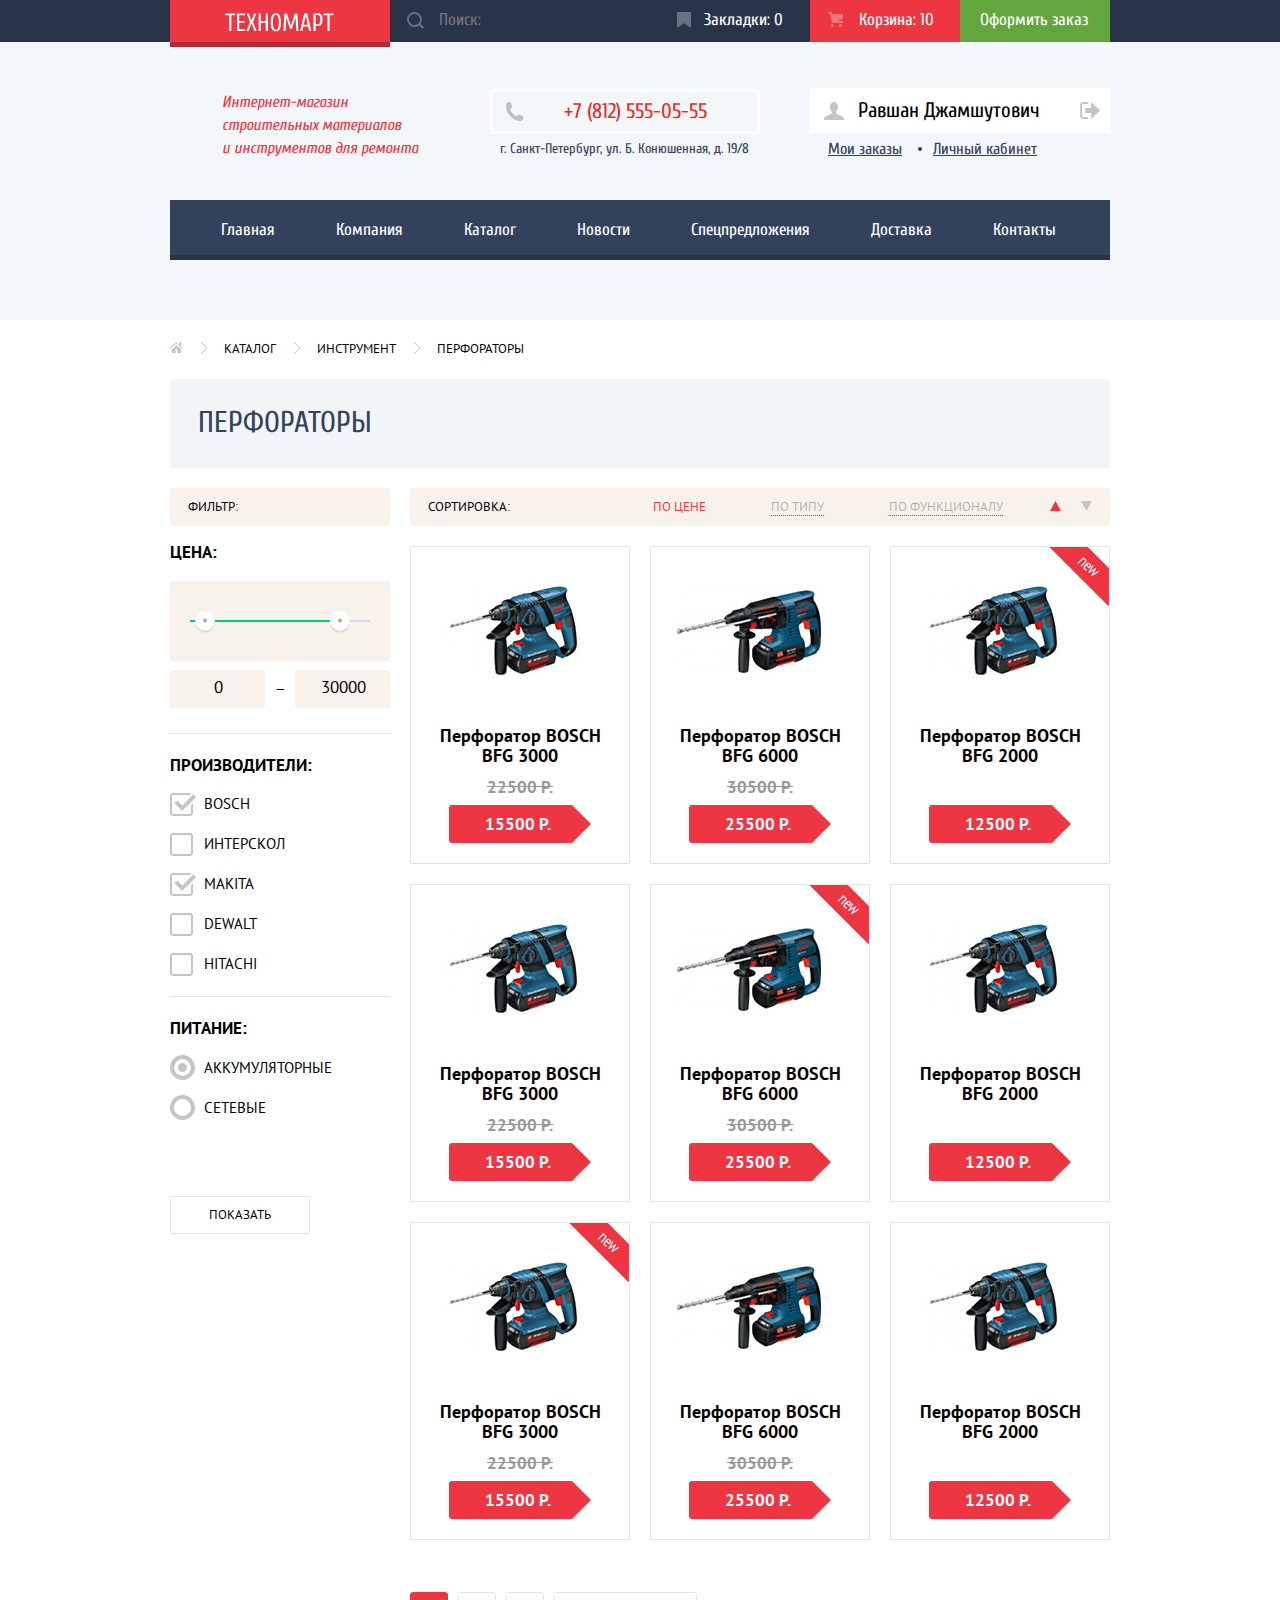
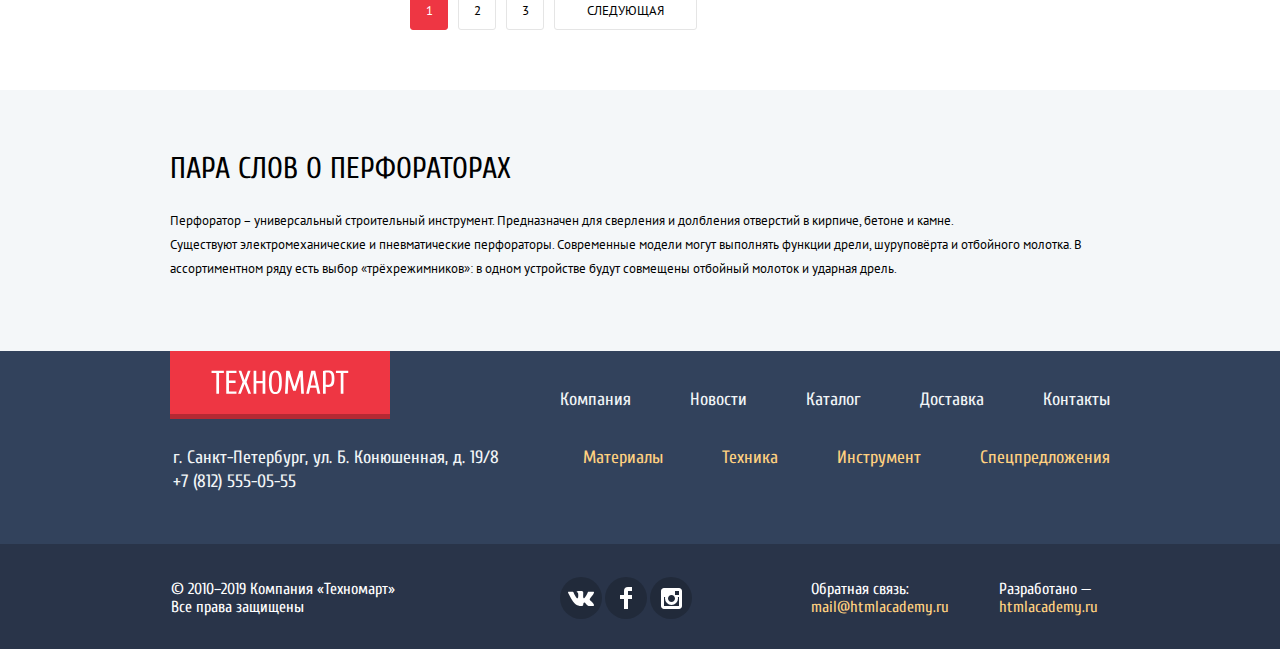
==== commit 41c8007e: "Исправляет разметку слайдера цены" ====
--- a/catalog.html
+++ b/catalog.html
@@ -4,7 +4,7 @@
     <meta charset="utf-8">
     <title>HTML Academy: Перфораторы Техномарт</title>
     <link href="css/normalize.css" rel="stylesheet">
-    <link href="css/style.min.css" rel="stylesheet">
+    <link href="css/style.css" rel="stylesheet">
     <link href="https://fonts.googleapis.com/css?family=Cuprum:400,400i,700%7CPT+Sans:400,700&display=swap&subset=cyrillic" rel="stylesheet">
   </head>
   <body>
@@ -101,8 +101,8 @@
                       <div class="range-line"></div>
                       <div class="range-line range-line-selected"></div>
                       <!-- ползунки -->
-                      <button class="range-track-pin track-pin-min" type="button" id="min_pin" aria-label="Ползунок для установки минимальной цены"></button>
-                      <button class="range-track-pin track-pin-max" type="button" id="max_pin" aria-label="Ползунок для установки максимальной цены"></button>
+                      <button class="range-pin pin-min" type="button" aria-label="Ползунок для установки минимальной цены"></button>
+                      <button class="range-pin pin-max" type="button" aria-label="Ползунок для установки максимальной цены"></button>
                     </div>
                   </div>
                   <!-- поля для ввода мин. и макс. цен: -->
@@ -380,6 +380,6 @@
       </div>
     </section>
 
-    <script src="js/script.min.js"></script>
+    <script src="js/script.js"></script>
   </body>
 </html>
--- a/css/style.css
+++ b/css/style.css
@@ -0,0 +1,2419 @@
+/* General rules */
+body {
+  min-width: 960px;
+  margin: 0;
+  padding: 0;
+  
+  font-family: "Cuprum", Arial, sans-serif;
+  font-style: normal;
+  font-weight: normal;
+  text-align: left;
+  color: #32425c;
+}
+
+a {
+  color: inherit;
+
+  text-decoration: none;
+}
+
+img {
+  max-width: 100%;
+  height: auto;
+
+  line-height: 0;
+}
+
+*:focus {
+  outline-offset: -1px;
+}
+
+.visually-hidden,
+input[type="checkbox"].visually-hidden,
+input[type="radio"].visually-hidden {
+  position: absolute;
+
+  width: 1px;
+  height: 1px;
+  margin: -1px;
+  border: 0;
+  padding: 0;
+
+  white-space: nowrap;
+
+  clip-path: inset(100%);
+  clip: rect(0 0 0 0);
+  overflow: hidden;
+}
+
+.site-container {
+  width: 940px;
+  padding: 0 10px;
+  margin: 0 auto;
+}
+
+.site-section-title {
+  font-size: 30px;
+  line-height: 1;
+  color: #000000;
+}
+
+.site-paragraph {
+  margin-top: 25px;
+  margin-bottom: 20px;
+
+  font-family: "PT Sans", Arial, sans-serif;
+  font-size: 13px;
+  line-height: 24px;
+  color: #000000;
+}
+
+.site-button {
+  display: flex;
+  justify-content: center;
+  align-items: center;
+
+  padding-top: 10px;
+  padding-right: 20px;
+  padding-bottom: 10px;
+  padding-left: 20px;
+
+  font-size: 14px;
+  line-height: 18px;
+  color: #ffffff;
+  text-align: center;
+
+  background-color: #ee3643;
+  border: none;
+  border-radius: 3px;
+
+  text-transform: uppercase;
+  cursor: pointer;
+}
+
+.site-button:hover,
+.site-button:focus {
+  background-color: #ca2c37;
+}
+
+.site-button:active {
+  background-color: #ba2732;
+}
+
+.site-button:focus {
+  outline: 2px solid #4d90fe;
+}
+
+/* header */
+.main-header {
+  padding-bottom: 60px;
+
+  background-color: #f4f7f9;
+}
+
+.head-bar {
+  /*margin-bottom: 46px;*/
+
+  font-size: 17px;
+  line-height: 1.06;
+  color: #ffffff;
+
+  background-color: #293449;
+}
+
+.head-bar .site-container {
+  display: flex;
+  align-items: flex-start;
+}
+
+.main-logo {
+  width: 109px;
+  padding-top: 13px;
+  padding-right: 56px;
+  padding-bottom: 10px;
+  padding-left: 55px;
+
+  border-radius: 0;
+  box-shadow: 0px 5px 0 0 #b52933;
+}
+
+.main-logo:focus {
+  outline: 2px solid #ffffff;
+}
+
+.head-button {
+  display: flex;
+  align-items: center;
+
+  box-sizing: border-box;
+  min-width: 150px;
+  min-height: 42px;
+  padding-top: 10px;
+  padding-right: 15px;
+  padding-bottom: 12px;
+  padding-left: 17px;
+
+  color: #ffffff;
+
+  border: none;
+  background-color: #293449;
+}
+
+.head-button:hover,
+.head-button:focus {
+  background-color: #212a3a;
+}
+
+.head-button:focus {
+  outline: 2px solid #ffd180;
+}
+
+.head-button:active {
+  color: rgba(255, 255, 255, 0.6);
+
+  background-color: #161d29;
+}
+
+.form-search {
+  display: flex;
+
+  flex-grow: 1;
+}
+
+    /* search-field */
+.form-search input {
+  order: 1;
+  flex-grow: 1;
+
+  padding-left: 5px;
+}
+
+.form-search input:focus {
+  color: #000000;
+
+  background-color: #ffffff;
+
+  outline: 2px solid #ee3643;
+}
+
+.head-button-search {
+  min-width: 40px;
+  height: 17px;
+  padding-right: 10px;
+  padding-left: 17px;
+}
+
+.head-button-search path {
+  fill: #ffffff;
+  fill-opacity: 0.3;
+}
+
+.head-button-search:hover path {
+  fill-opacity: 1;
+}
+
+.head-button[type="text"]:focus + .head-button-search:not(:hover) {
+  background-color: #ffffff;
+}
+
+.head-button[type="text"]:focus + .head-button-search:not(:hover) path {
+  fill: #ee3643;
+  fill-opacity: 1;
+}
+
+.head-button-search:active path {
+  fill-opacity: 0.3;
+}
+
+.head-button::before {
+  margin-right: 13px;
+
+  line-height: 0;
+
+  opacity: 0.3;
+}
+
+.head-button:hover::before {
+  opacity: 1.0;
+}
+
+.head-button:active::before {
+  opacity: 0.5;
+}
+
+.head-button-bookmark::before {
+  content: url("../img/icon-bookmark.svg");
+}
+
+.head-button-cart {
+  padding-left: 18px;
+}
+
+.head-button-cart::before {
+  content: url("../img/icon-cart.svg");
+  
+  margin-right: 16px;
+  margin-top: -2px;
+}
+
+.head-button-order {
+  padding-left: 20px;
+  background-color: #63a63e;
+}
+
+.head-button-order:hover,
+.head-button-order:focus {
+  background-color: #5fbb2d;
+}
+
+.head-button-order:active {
+  color: rgba(255, 255, 255, 0.5);
+
+  background-color: #518534;
+}
+
+.not-empty {
+  background-color: #ee3643;
+}
+
+.not-empty:hover,
+.not-empty:focus {
+  background-color: #ca2c37;
+}
+
+.not-empty:active {
+  background-color: #ba2732;
+}
+
+    /* header-content */
+.header-content {
+  display: flex;
+  justify-content: space-between;
+  align-items: flex-start;
+
+  margin-top: 47px;
+  margin-bottom: 39px;
+}
+
+.header-content h1,
+.header-content p,
+.header-content div {
+  box-sizing: border-box;
+  width: 300px;
+  margin: 0;
+}
+
+.header-title {
+  padding-top: 2px;
+  padding-right: 50px;
+  padding-left: 52px;
+
+  font-style: italic;
+  font-size: 16px;
+  font-weight: 400;
+  line-height: 23px;
+  color: #ee3643;
+}
+
+.header-content a:focus {
+  outline: 2px solid #ee3643;
+}
+
+.header-content .user-navigation {
+  margin-top: -1px;
+}
+
+.header-contacts a {
+  display: inline-block;
+  vertical-align: middle;
+
+  box-sizing: border-box;
+  min-width: 270px;
+  min-height: 45px;
+  padding-top: 9px;
+  padding-bottom: 9px;
+  padding-left: 71px;
+  margin-bottom: 3px;
+
+  font-size: 21px;
+  line-height: 21px;
+  color: #e9292a;
+
+  border: solid 3px #ffffff;
+  background-color: transparent;
+  background-image: url("../img/icon-phone.svg");
+  background-repeat: no-repeat;
+  background-position: 12px 10px;
+}
+
+.header-contacts address {
+  max-width: 260px;
+  padding-left: 10px;
+
+  font-size: 14px;
+  line-height: 24px;
+  font-style: normal;
+}
+
+.user-navigation {
+  display: flex;
+  flex-wrap: wrap;
+  justify-content: flex-end;
+  align-items: flex-start;
+}
+
+.user-navigation-hidden {
+  display: none;
+}
+
+.user-button {
+  display: flex;
+  align-items: center;
+
+  box-sizing: border-box;
+  min-width: 40px;
+  max-width: 300px;
+  min-height: 45px;
+  padding-top: 12px;
+  padding-right: 25px;
+  padding-bottom: 12px;
+  margin-bottom: 7px;
+
+  font-size: 21px;
+  line-height: 21px;
+  color: #000000;
+
+  background-color: #ffffff;
+}
+
+.user-button svg {
+  flex-shrink: 0;
+
+  margin-left: 14px;
+  margin-right: 14px;
+}
+
+.user-button:hover,
+.user-links a:hover {
+  color: #ee3643;
+}
+
+.user-button-profile:hover,
+.user-button-log-out:hover {
+  color: #000000;
+}
+
+.user-button:active,
+.user-links a:active {
+  color: rgba(0, 0, 0, 0.3);
+}
+
+    /* Войти */
+.user-button-log-in {
+  justify-content: flex-start;
+
+  margin-right: 10px;
+}
+
+.user-button-log-in svg,
+.user-button-log-in:active path {
+  fill: #c5c5c5;
+}
+
+.user-button-log-in:hover path {
+  fill: #32425c;
+}
+
+    /* Регистрация */
+.user-button-registration {
+  padding-left: 25px;
+}
+
+.user-button-profile {
+  width: 259px;
+}
+
+.user-button-profile svg {
+  fill: #c5c5c5;
+}
+
+.user-button-profile:hover path {
+  fill: #32425c;
+}
+
+.user-button-profile:active path {
+  fill: #c5c5c5;
+}
+
+.user-button-log-out {
+  padding-right: 0;
+
+  fill: #c5c5c5;
+}
+
+.user-button-log-out svg {
+  margin-right: 10px;
+  margin-left: 10px;
+}
+
+.user-button-log-out:hover path {
+  fill: #32425c;
+}
+
+.user-button-log-out:active path {
+  fill: #c5c5c5;
+}
+
+.user-links {
+  display: flex;
+  flex-wrap: wrap;
+
+  max-width: 320px;
+  padding: 0;
+  margin: 0;
+  margin-left: 2px;
+  margin-right: auto;
+
+  list-style-type: none;
+}
+
+.user-links a {
+  font-size: 16px;
+  line-height: 18px;
+
+  text-decoration: underline;
+}
+
+    /* user-links-bullet */
+.user-links li {
+  position: relative;
+  margin-left: 16px;
+  margin-right: 15px;
+}
+
+.user-links li:nth-child(n+3) {
+  padding-top: 3px;
+}
+
+/*.user-links li:not(:first-child)::before {*/
+  .user-links li:nth-child(2n)::before {
+  content: "";
+
+  position: absolute;
+  top: 7px;
+  left: -15px;
+  width: 4px;
+  height: 4px;
+  border-radius: 50%;
+
+  background-color: #32425c;
+}
+
+    /* site-navigation */
+.site-navigation ul {
+  display: flex;
+  flex-wrap: wrap;
+  justify-content: flex-start;
+
+  padding: 0;
+  margin: 0;
+
+  list-style-type: none;
+
+  padding-left: 20px;
+  padding-right: 20px;
+  background-color: #32425c;
+  box-shadow: inset 0px -5px 0 0 #293449; 
+}
+
+.site-navigation a {
+  display: flex;
+  justify-content: center;
+  align-items: center;
+
+  box-sizing: border-box;
+  padding-top: 20.5px;
+  padding-right: 30px;
+  padding-bottom: 22.5px;
+  padding-left: 31px;
+
+  color: #ffffff;
+  font-size: 17px;
+  line-height: 17px;
+  text-align: center;
+}
+
+.site-navigation a:hover,
+.site-navigation a:focus {
+  background-color: #293449;
+}
+
+.site-navigation a:focus {
+  outline: 2px solid #ffd180;
+}
+
+.site-navigation a:active {
+  color: rgba(255, 255, 255, 0.5);
+
+  background-color: #1d2739;
+}
+
+/* promo-block*/
+.promo {
+  display: -ms-grid;
+  display: grid;
+
+  -ms-grid-rows: 123px 20px 123px 20px 123px;
+  grid-template-rows: 123px 123px 123px;
+
+  -ms-grid-columns: 300px 20px 300px 20px 300px;
+  grid-template-columns: 300px 300px 300px;
+
+  gap: 20px;
+
+  margin-top: 59px;
+  margin-bottom: 53px;
+}
+
+.promo-item {
+  position: relative;
+  
+  width: 300px;
+  max-height: 123px;
+  
+  background-repeat: no-repeat;
+}
+
+.promo-item h3 {
+  margin: 0;
+  margin-top: 21px;
+  margin-bottom: 12px;
+  margin-left: 23px;
+  font-family: "Cuprum", "Arial", sans-serif;
+  font-size: 24px;
+  line-height: 1.25;
+  font-weight: 700;
+  color: #ffffff;
+}
+
+.promo-item a {
+  display: inline-block;
+  vertical-align: middle;
+  box-sizing: border-box;
+  min-width: 135px;
+  padding-top: 11px;
+  padding-right: 15px;
+  padding-bottom: 9px;
+  padding-left: 15px;
+  margin-left: 25px;
+  
+  font-family: "Cuprum", "Arial", sans-serif;
+  font-size: 14px;
+  line-height: 1.29;
+  text-align: center;
+  color: #ffffff;
+  
+  background-color: rgba(0, 0, 0, 0.1);
+  border-radius: 3px;
+  text-transform: uppercase;
+}
+
+.promo-item a:hover,
+.promo-item a:focus {
+  background-color: rgba(0, 0, 0, 0.2);
+}
+
+.promo-item a:focus {
+  outline: 2px solid #ffffff;
+}
+
+.promo-item a:active {
+  background-color: rgba(0, 0, 0, 0.3);
+}
+
+.promo-materials {
+  -ms-grid-row: 1;
+  grid-row: 1/2;
+  -ms-grid-column: 1;
+  grid-column: 1/2;
+
+  background-color: #ffbf47;
+  background-image: url("../img/icon-materials.svg");
+  background-position: 213px 31px;
+}
+
+.promo-tools {
+  -ms-grid-row: 1;
+  grid-row: 1/2;
+  -ms-grid-column: 3;
+  grid-column: 2/3;
+
+  background-color: #3bbce3;
+  background-image: url("../img/icon-tools.svg");
+  background-position: 197px 33px;
+}
+
+.promo-machines {
+  -ms-grid-row: 1;
+  grid-row: 1/2;
+  -ms-grid-column: 5;
+  grid-column: 3/4;
+
+  background-color: #dc91d8;
+  background-image: url("../img/icon-mashines.svg");
+  background-position: 191px 31px;
+}
+
+.promo-discounts {
+  -ms-grid-row: 3;
+  grid-row: 2/3;
+  -ms-grid-column: 5;
+  grid-column: 3/4;
+
+  background-color: #8ed78f;
+  background-image: url("../img/icon-discounts.svg");
+  background-position: 196px 26px;
+}
+
+.promo-delivery {
+  -ms-grid-row: 5;
+  grid-row: 3/4;
+  -ms-grid-column: 5;
+  grid-column: 3/4;
+
+  background-color: #ffbf47;
+  background-image: url("../img/icon-delivery.svg");
+  background-position: 191px 32px;
+}
+
+    /* slider */
+.promo-slider {
+  position: relative;
+  
+  -ms-grid-row: 3;
+  -ms-grid-row-span: 3;
+  grid-row: 2/4;
+
+  -ms-grid-column: 1;
+  -ms-grid-column-span: 3;
+  grid-column: 1/3;
+
+  width: 620px;
+  height: 266px;
+
+  background-color: #aaaaaa;
+}
+
+.promo-slider-item {
+  display: none;
+  
+  width: inherit;
+  height: inherit;
+}
+
+.promo-slider-list {
+  padding: 0;
+  margin: 0;
+
+  list-style-type: none;
+}
+
+.slider-pointers {
+  position: absolute;
+  bottom: 36px;
+  left: 50%;
+  transform: translateX(-50%);
+
+  display: flex;
+}
+
+.slider-pointers a {
+  box-sizing: border-box;
+  width: 10px;
+  height: 10px;
+  
+  background-color: #ffffff;
+  border-radius: 50%;
+  border: 2px solid #ffffff;
+}
+
+.slider-pointers a:not(:last-of-type) {
+  margin-right: 10px;
+}
+
+.slider-pointers .slider-pointer-active {
+  background-color: #ee3643;
+}
+
+.slider-pointers a:focus {
+  outline: 2px solid #4d90fe;
+  outline-offset: 2px;
+}
+
+.slide-description {
+  position: absolute;
+
+  box-sizing: border-box;
+  height: 105px;
+  width: 100%;
+  padding-top: 23px;
+  padding-left: 24px;
+  
+  color: #ffffff;
+
+  background-color: rgba(0, 0, 0, 0.25);
+}
+
+.slide-description h3 {
+  margin: 0;
+  margin-bottom: 2px;
+
+  font-size: 36px;
+  line-height: 36px;
+  font-weight: 700;
+  
+  text-transform: uppercase;
+}
+
+.slide-description p {
+  padding: 0;
+  margin: 0;
+
+  font-size: 18px;
+  line-height: 24px;
+}
+
+.promo-slider > a {
+  position: absolute;
+  bottom: 22px;
+  left: 25px;
+
+  box-sizing: border-box;
+  min-width: 195px;
+  max-width: 230px;
+}
+
+.slider-arrow {
+  position: absolute;
+  top: 50%;
+  
+  width: 22px;
+  height: 40px;
+  padding: 0;
+  
+  background-color: transparent;
+  border: none;
+
+  transform: translateY(-50%);
+}
+
+.slider-arrow:hover {
+  cursor: pointer;
+}
+
+.slider-arrow:focus {
+  outline: 2px solid #ffffff;
+}
+
+.arrow-prev {
+  left: 25px;
+}
+
+.arrow-prev::before {
+  content: url("../img/icon-left.svg");
+}
+
+.arrow-next {
+  right: 20px;
+}
+
+.arrow-next::before {
+  content: url("../img/icon-right.svg");
+}
+
+  /* Popular goods */
+.main-title {
+  padding: 0;
+  margin: 0;
+  margin-right: 30px;
+  font-family: inherit;
+  font-size: 30px;
+  line-height: 1;
+  font-weight: 400;
+
+  text-transform: uppercase;
+}
+
+.popular-title-box {
+  display: flex;
+  justify-content: space-between;
+  align-items: center;
+
+  box-sizing: border-box;
+  min-height: 89px;
+  padding-top: 26px;
+  padding-bottom: 25px;
+  padding-left: 28px;
+  margin-top: 1px;
+  margin-bottom: 20px;
+  background-color: #f9f5f0;
+}
+
+.popular-title-box a {
+  box-sizing: border-box;
+  min-width: 253px;
+  margin-right: 24px;
+}
+
+/* Popular brands */
+.popular-brands {
+  margin-bottom: 65px;
+
+  background-color: #ffffff;
+}
+
+.brand-list {
+  display: flex;
+  flex-wrap: wrap;
+
+  padding: 0;
+
+  list-style-type: none;
+}
+
+.brand-item {
+  display: flex;
+
+  width: 220px;
+  height: 145px;
+  margin-right: 20px;
+  margin-bottom: 20px;
+}
+
+.brand-item a {
+  background-color: #ffffff;
+  border: 1px solid #eaeaea;
+}
+
+.brand-item a:hover,
+.brand-item a:focus {
+  border-color: #ffffff;
+  box-shadow: 0 10px 25px 0 rgba(41, 52, 73, 0.5);
+}
+
+.brand-item a:focus {
+  outline: 2px solid #ee3643;
+}
+
+.brand-item a:active {
+  border-color: #ffffff;
+  box-shadow: 0px 4px 10px 0 rgba(41, 52, 73, 0.5);
+  opacity: 0.3;
+}
+
+.brand-item img:active {
+  opacity: 0.3;
+}
+
+.brand-item:nth-child(4n) {
+  margin-right: 0;
+}
+
+.brand-item a {
+  width: 100%;
+
+  line-height: 145px;
+  text-align: center;
+}
+
+.brand-item img {
+  vertical-align: middle;
+}
+
+/* Service-slider */
+.service-slider {
+  box-sizing: border-box;
+  padding-top: 65px;
+
+  background-color: #f4f7f9;
+}
+
+.service-slider h2 {
+  margin-bottom: 25px;
+  color: #000000;
+}
+
+.service-slider p {
+  width: 410px;
+}
+
+.service-slider-wrap {
+  display: flex;
+
+  margin-top: 70px;
+}
+
+.service-slider-list {
+  display: flex;
+
+  width: 100%;
+  min-height: 284px;
+  padding: 0;
+  margin: 0;
+
+  list-style-type: none;
+}
+
+.service-slider-controls {
+  position: relative;
+
+  min-width: 240px;
+  padding-bottom: 95px;
+  margin-right: 80px;
+}
+
+.service-slider-controls::after {
+  content: url("../img/shadow.png");
+
+  position: absolute;
+  top: -46px;
+  right: 0;
+}
+
+.service-slider-controls p {
+  width: auto;
+  padding-top: 15px;
+  padding-right: 20px;
+  padding-bottom: 16px;
+  padding-left: 22px;
+  margin-top: 0;
+  margin-bottom: 1px;
+
+  font-size: 21px;
+  line-height: 30px;
+  color: #ffffff;
+  font-weight: 700;
+
+  background-color: #32425c;
+  box-shadow: 0 1px 0 0 #293449, inset 0 1px 0 0 #405069;
+}
+
+.service-slider-controls p:hover {
+  background-color: #293449;
+}
+
+.service-slider-controls p:focus {
+  outline: 2px solid #ee3643;
+}
+
+.service-slider-controls p.name-item-active {
+  color: #32425c;
+
+  background-color: #ffffff;
+  box-shadow: 0 1px 0 0 #ffffff, inset 0 1px 0 0 #ffffff;
+}
+
+.service-slider-item {
+  display: none;
+
+  box-sizing: border-box;
+  width: 100%;
+
+  background-repeat: no-repeat;
+  background-position: bottom right;
+}
+
+.service-slider-item[data-number="0"] {
+  background-image: url("../img/delivery.png");
+}
+
+.service-slider-item[data-number="1"] {
+  background-image: url("../img/guarantee.png");
+}
+
+.service-slider-item[data-number="2"] {
+  background-image: url("../img/credit.png");
+}
+
+.slider-item-active {
+  display: block;
+}
+
+.service-slider-item h3 {
+  margin-top: -2px;
+  margin-bottom: 24px;
+
+  font-size: 36px;
+  line-height: 1;
+}
+
+.service-slider-item p {
+  width: 380px;
+}
+
+.service-slider-item:first-of-type p {
+  width: 275px;
+}
+
+.service-slider-item a {
+  display: inline-flex;
+  box-sizing: border-box;
+  min-width: 195px;
+  margin-top: 10px;
+  margin-bottom: 25px;
+}
+
+.service-slider::before,
+.service-slider::after {
+  content: "";
+
+  visibility: hidden;
+}
+
+.service-slider::before {
+  background-image: url("img/guarantee.png");  /* заранее загрузить картинки */
+}
+
+.service-slider::after {
+  background-image: url("img/credit.png");
+}
+
+/* catalog main */
+.catalog {
+  background-color: #ffffff;
+}
+
+.catalog-columns {
+  display: flex;
+  justify-content: space-between;
+
+  margin-bottom: 60px;
+}
+
+  /* Catalog bread crumbs */
+.catalog-breadcrumbs {
+  position: relative;
+
+  display: flex;
+  flex-wrap: wrap;
+
+  padding: 15px 0 16px;
+  margin: 0;
+  margin-left: -1px;
+
+  font-family: "PT Sans", Arial, sans-serif;
+  font-size: 13px;
+  line-height: 18px;
+  color: #000000;
+
+  text-transform: uppercase;
+
+  list-style-type: none;
+}
+
+.catalog-breadcrumbs li {
+  position: relative;
+
+  padding-top: 5px;
+  padding-bottom: 5px;
+  margin-right: 41px;
+}
+
+.catalog-breadcrumbs li:last-child {
+  margin-right: 0;
+}
+
+.catalog-breadcrumbs li:not(:last-child)::after {
+  content: url("../img/icon-right-small.svg");
+
+  position: absolute;
+  top: 6px;
+  right: -25px;
+
+  width: 8px;
+  height: 12px;
+}
+
+.catalog-breadcrumbs a:focus {
+  outline: 2px solid #ee3643;
+}
+
+.catalog-title-box {
+  padding-top: 29px;
+  padding-bottom: 30px;
+  padding-left: 28px;
+  margin: 0;
+  margin-bottom: 20px;
+  
+  background-color: #f2f6f8;
+}
+
+.catalog-columns {
+  font-family: "PT Sans", "Arial", sans-serif;
+  font-size: 13px;
+  line-height: 18px;
+  color: #000000;
+  
+  text-transform: uppercase;
+}
+
+  /* Filter-form */
+.form-filter {
+  width: 220px;
+}
+
+.form-filter p {
+  padding-top: 10px;
+  padding-bottom: 10px;
+  padding-left: 18px;
+  margin-top: 0;
+  margin-bottom: 11px;
+
+  background-color: #f7f3ec;
+  border-radius: 3px;
+}
+
+.form-filter fieldset {
+  border: none;
+  padding: 0;
+  /*padding-bottom: 25px;*/
+  margin: 0;
+  margin-bottom: 16px;
+}
+
+.form-filter fieldset:not(:last-of-type) {
+  border-bottom: 1px solid #e5e5e5;
+}
+
+.form-filter legend {
+  margin-bottom: 14px;
+
+  font-size: 17px;
+  line-height: 30px;
+  font-weight: 700;
+}
+
+    /* price-slider */
+.price-slider {
+  padding-bottom: 25px;
+}
+
+.slider-range-container {
+  position: relative;
+  
+  height: 80px;
+  margin-bottom: 9px;
+  
+  background-color: #f7f3ec;
+  border-radius: 3px;
+}
+
+.range-bar {
+  position: absolute;
+  top: 30px;
+  left: 20px;
+
+  width: 180px;
+  height: 22px;
+}
+
+.range-line {
+  position: absolute;
+  top: 9px;
+  left: 0;
+  
+  width: 180px;
+  height: 2px;
+  
+  background-color: #d7dcde;
+}
+
+.range-line-selected {
+  width: 150px;
+  background-color: #00ca74;
+}
+
+.range-pin {
+  position: absolute;
+  top: 0;
+  left: 5px;
+  
+  width: 20px;
+  height: 22px;
+  border: none;
+  border-radius: 50%;
+  
+  background-image: url("../img/icon-filter-button.svg");
+  background-repeat: no-repeat;
+  background-position: 50% 50%;
+}
+
+.pin-max {
+  top: 0;
+  left: 140px;
+}
+
+.slider-range-values {
+  display: flex;
+  justify-content: space-between;
+  align-items: center;
+}
+
+.range-value {
+  width: 95px;
+  height: 38px;
+  
+  background-color: #f7f3ec;
+  border-radius: 3px;
+}
+
+.range-value input {
+  padding-top: 8px;
+  padding-right: 10px;
+  padding-bottom: 12px;
+  padding-left: 11px;
+  width: 75px;
+  background-color: transparent;
+  border: none;
+  
+  font-size: 17px;
+  line-height: 18px;
+  text-align: center;
+}
+
+.price-slider button:focus,
+.price-slider input:focus {
+  outline: 2px solid #ee3643;
+}
+
+    /* brands-filter*/
+.filter-brands,
+.filter-power {
+  padding: 0;
+  margin: 0;
+
+  font-size: 15px;
+  line-height: 20px;
+
+  list-style-type: none;
+}
+
+.filter-brands {
+  padding-bottom: 22px;
+}
+
+.filter-brands li:not(:last-child) {
+  margin-bottom: 20px;
+}
+
+.filter-checkbox,
+.filter-radio {
+  display: none;
+}
+
+.filter-brands label,
+.filter-power label {
+  display: flex;
+  align-items: center;
+
+  user-select: none;
+}
+
+.filter-brands label {
+  position: relative;
+
+  padding-left: 34px;
+}
+
+.filter-checkbox + label::before,
+.filter-checkbox:checked + label::after {
+  content: "";
+  position: absolute;
+  top: 0;
+  left: 0;
+
+  width: 27px;
+  height: 23px;
+  margin-top: -1px;
+
+  background-color: #c5c5c5;
+  background-repeat: no-repeat;
+}
+
+.filter-checkbox + label::before {
+  background-image: url("../img/checkbox-unchecked.svg");
+}
+
+.filter-checkbox:checked + label::after {
+  background-image: url("../img/checkbox-checked.svg");
+}
+
+.filter-checkbox:hover + label::before,
+.filter-checkbox:checked:hover + label::after {
+  background-color: #b5b5b5;
+}
+
+.filter-checkbox:disabled + label::before,
+.filter-checkbox:checked:disabled + label::after {
+  background-color: #b5b5b5;
+  opacity: 0.3;
+}
+
+.form-filter input:disabled + label {
+  color: rgba(0, 0, 0, 0.4);
+}
+
+.form-filter button:focus {
+  outline: 2px solid #ee3643;
+}
+
+.form-filter label:focus {
+  outline: 2px solid #ee3643;
+  outline-offset: 2px;
+}
+
+    /* power-filter */
+.filter-power {
+  margin-top: -2px;
+  margin-bottom: 60px;
+}
+
+.filter-power li:not(:last-child) {
+  margin-bottom: 15px;
+}
+
+.filter-radio + label::before {
+  content: "";
+
+  display: inline-block;
+  vertical-align: middle;
+  width: 17px;
+  height: 17px;
+  margin-right: 9px;
+  
+  border: 4px solid #c5c5c5;
+  border-radius: 50%;
+}
+
+.filter-radio:hover + label::before {
+  border-color: #b5b5b5;
+}
+
+.filter-radio:disabled + label::before {
+  border-color: #b5b5b5;
+  opacity: 0.3;
+}
+
+.filter-radio:checked + label::before {
+  background-color: #c5c5c5;
+  box-shadow: inset 0 0 0 4px #ffffff;
+}
+
+.filter-radio:checked:hover + label::before {
+  background-color: #b5b5b5;
+}
+
+.filter-radio:checked:disabled + label::before {
+  background-color: #b5b5b5;
+  opacity: 0.3;
+}
+
+.form-filter button[type="submit"] {
+  min-width: 140px;
+  padding: 9px;
+  
+  font: inherit;
+}
+
+  /* sort-bar */
+.catalog-sort-bar {
+  display: flex;
+  align-items: flex-start;
+
+  box-sizing: border-box;
+  width: 700px;
+  margin-bottom: 20px;
+
+  background-color: #f7f3ec;
+  border-radius: 3px;
+}
+
+.catalog-sort-bar {
+  padding-top: 5px;
+  padding-right: 18px;
+  padding-bottom: 5px;
+  padding-left: 18px;
+}
+
+.catalog-sort-bar p {
+  padding-top: 5px;
+  margin: 0;
+  margin-right: 15px;
+}
+
+.catalog-sort-bar ul {
+  display: flex;
+  flex-wrap: wrap;
+
+  padding: 0;
+  margin: 0;
+  
+  list-style-type: none;
+}
+
+.catalog-sort-bar li {
+  max-width: 130px;
+  padding-top: 5px;
+  padding-bottom: 5px;
+}
+
+.catalog-sort-bar .sort-bar-byproperty {
+  margin-right: 47px;
+  margin-left: auto;
+}
+
+.sort-bar-byproperty li:not(:last-child) {
+  margin-right: 65px;
+}
+
+.sort-bar-byproperty a {
+  border-bottom: 1px dotted #ee3643;
+
+  color: rgba(0, 0, 0, 0.3);
+}
+
+.sort-bar-byproperty a:hover {
+  border-bottom-style: solid;
+
+  color: #000000;
+}
+
+.sort-bar-byproperty a.sort-property-active {
+  border-bottom: none;
+
+  color: #ee3643;
+}
+
+.sort-bar-bydirection {
+  width: 42px;
+  flex-shrink: 0;
+}
+
+.sort-bar-bydirection li:nth-child(2n+1) {
+  margin-right: 20px;
+}
+
+.sort-direction path {
+  fill: #c5c5c5;
+}
+
+.sort-direction:not(.sort-direction-active):hover path {
+  fill: #000000;
+}
+
+.sort-direction-active path {
+  fill: #ee3643;
+}
+
+.catalog-sort-bar a:focus {
+  outline: 2px solid #ee3643;
+}
+
+  /* Popular-products, Product-list */
+.catalog-products {
+  width: 700px;
+
+  background-color: #ffffff;
+}
+
+.product-list {
+  display: flex;
+  flex-wrap: wrap;
+
+  padding: 0;
+  margin: 0;
+
+  list-style-type: none;
+}
+
+.product-item {
+  position: relative;
+
+  display: flex;
+  flex-direction: column;
+  align-items: center;
+
+  box-sizing: border-box;
+  width: 220px;
+  min-height: 318px;
+  margin-right: 20px;
+  margin-bottom: 20px;
+
+  font-family: "PT Sans", "Arial", sans-serif;
+  text-align: center;
+  
+  background-color: #ffffff;
+  border: 1px solid #e5e5e5;
+
+  text-transform: uppercase;
+}
+
+.popular-products .product-item:nth-child(4n) {
+  margin-right: 0;
+}
+
+.catalog-products .product-item:nth-child(3n) {
+  margin-right: 0;
+}
+
+.product-item:hover {
+  box-shadow: 0px 10px 25px 0 rgba(41, 52, 73, 0.5);
+}
+
+.product-item:hover .product-actions {
+  display: flex;
+}
+
+.product-view {
+  display: flex;
+  flex-direction: column;
+
+  max-width: 100%;   /* for ie11 */
+}
+
+.product-picture {
+  margin-bottom: 9px;
+  line-height: 0;
+}
+
+.product-title {
+  order: 1;
+
+  margin-top: 0;
+  margin-right: 20px;
+  margin-bottom: 12px;
+  margin-left: 20px;
+
+  font-size: 18px;
+  line-height: 1.11;
+  font-weight: 700;
+  color: #000000;
+
+  text-transform: none;
+}
+
+.product-actions {
+  position: absolute;
+  top: 0;
+  left: 0;
+
+  display: none;
+  flex-direction: column;
+  align-items: center;
+
+  box-sizing: border-box;
+  width: 100%;
+  min-height: 164px;
+  padding-top: 44px;
+
+  background-color: rgba(255, 255, 255, 0.95);
+}
+
+.product-actions button {
+  display: flex;
+  justify-content: center;
+  align-items: center;
+
+  box-sizing: border-box;
+  width: 135px;
+  min-height: 38px;
+  padding: 7px;
+  margin-bottom: 8px;
+
+  font-family: "Cuprum", Arial, sans-serif;
+  font-size: 14px;
+  line-height: 1.29;
+
+  border-radius: 2px;
+
+  text-transform: uppercase;
+}
+
+.product-actions button:last-child {
+  margin-bottom: 0;
+}
+
+.product-actions .product-action-buy {
+  position: relative;
+
+  color: #ffffff;
+
+  background-color: #63a63e;
+  box-shadow: inset 0px -3px 0 0 #367315;
+  border: none;
+}
+
+.product-actions button:focus {
+  outline: 2px solid #ee3643;
+}
+
+.product-action-buy::before {
+  content: url("../img/icon-cart.svg");
+
+  position: absolute;
+  left: 12px;
+  top: calc(50% - 8px);
+
+  width: 15px;
+  height: 15px;
+
+  opacity: 0.3;
+}
+
+.product-action-buy:hover,
+.product-action-buy:focus {
+  background-color: #5fbb2d;
+}
+
+.product-action-buy:hover::before {
+  opacity: 1.0;
+}
+
+.product-action-buy:active {
+  background-color: #518534;
+  box-shadow: none;
+}
+
+.product-action-bookmark {
+  color: #32425c;
+
+  background-color: transparent;
+  border: 3px solid #63a63e;
+}
+
+.product-action-bookmark:hover,
+.product-action-bookmark:focus {
+  border-color: #32425c;
+}
+
+.product-action-bookmark:active {
+  color: rgba(50, 66, 92, 0.3);
+
+  border-color: rgba(50, 66, 92, 0.3);
+}
+
+.product-oldprice,
+.product-actualprice {
+  font-size: 17px;
+  line-height: 1.06;
+  font-weight: 700;
+}
+
+.product-oldprice {
+  margin-bottom: 9px;
+
+  color: #999999;
+}
+
+.product-actualprice {
+  position: relative;
+
+  padding: 10px 40px 10px 36px;
+  margin-top: auto;
+  margin-bottom: 20px;
+
+  color: #ffffff;
+  text-align: left;
+
+  background-color: #ee3643;
+  border-radius: 3px;
+}
+
+.product-actualprice::after {
+  content: "";
+  position: absolute;
+  top: 0;
+  right: -19px;
+
+  width: 0;
+  height: 0;
+
+  border: 19px solid #ffffff;
+  border-left-color: #ee3643;
+}
+
+.item-new::after {
+  content: url("../img/icon-new-flag.png");
+
+  position: absolute;
+  top: 0;
+  right: 0;
+}
+
+  /* paginator */
+.catalog-paginator {
+  margin-top: 32px;
+}
+
+.catalog-paginator-list {
+  display: flex;
+  padding: 0;
+  margin: 0;
+
+  list-style-type: none;
+}
+
+.catalog-paginator-list li {
+  margin-right: 10px;
+}
+
+.paginator-button {
+  display: flex;
+  justify-content: center;
+  align-items: center;
+
+  box-sizing: border-box;
+  min-width: 38px;
+  min-height: 38px;
+  padding-top: 9px;
+  padding-right: 10px;
+  padding-bottom: 9px;
+  padding-left: 10px;
+
+  text-align: center;
+
+  background-color: #ffffff;
+  border: 1px solid #e5e5e5;
+  border-radius: 3px;
+
+  text-transform: uppercase;
+}
+
+.paginator-button:hover {
+  border-color: #bdc6ca;
+}
+
+.paginator-button:focus {
+  outline: 2px solid #ee3643;
+}
+
+.paginator-button:active {
+  border-color: #ee3643;
+}
+
+.paginator-button-current {
+  border-color: #ee3643;
+
+  color: #ffffff;
+
+  background-color: #ee3643;
+}
+
+.paginator-button-next {
+  min-width: 140px;
+  padding-right: 32px;
+  padding-left: 32px;
+}
+
+/* About company */
+.main-company {
+  display: flex;
+  justify-content: space-between;
+
+  padding-top: 54px;
+  padding-bottom: 86px;
+
+  color: #000000;
+
+  background-color: #ffffff;
+}
+
+.main-company-description {
+  width: 560px;
+}
+
+.main-company-contacts {
+  width: 300px;
+}
+
+.main-company h2 {
+  margin-top: 25px;
+  margin-bottom: 25px;
+}
+
+.company-description-partners {
+  margin: 0;
+  padding-left: 36px;  
+  margin-top: 21px;
+  margin-bottom: 36px;
+}
+
+.company-description-partners li {
+  position: relative;
+  margin-bottom: 20px;
+
+  font-size: 18px;
+  line-height: 1.11;
+
+  list-style-type: none;
+}
+
+.company-description-partners li::before {
+  content: "";
+
+  position: absolute;
+  left: -36px;
+  top: 9px;
+
+  width: 23px;
+
+  background-color: #ee3643;
+  border: 1px solid #ee3643;
+}
+
+.main-company-description p {
+  width: 400px;
+}
+
+.main-company-description p:first-of-type {
+  width: 510px;
+}
+
+.main-company-description a {
+  display: inline-block;
+  vertical-align: top;
+  box-sizing: border-box;
+  min-width: 220px;
+}
+
+.main-company-contacts p {
+  width: 200px;
+}
+
+.map-container {
+  width: 100%;
+  height: 158px;
+  margin-top: 32px;
+  margin-bottom: 40px;
+
+  background-color: #eeebe4;
+}
+
+.main-company-contacts a.site-button {
+  padding-left: 24px;
+}
+
+.map-container a:focus {
+  outline: 2px solid #ee3643;
+}
+
+  /* "О перфораторах" */
+.catalog-summary {
+  padding-top: 64px;
+  padding-bottom: 50px;
+
+  background-color: #f4f7f9;
+}
+
+.catalog-summary h2 {
+  margin-bottom: 25px;
+
+  color: #000000;
+}
+
+/* footer */
+.main-footer .main-logo {
+  width: 138px;
+  height: 23px;
+  padding: 20px 41px;
+  margin-bottom: 32px;
+}
+
+.footer-navigation {
+  min-height: 193px;
+  font-size: 18px;
+  line-height: 1.33;
+  color: #f1f5f7;
+
+  background-color: #32425c;
+}
+
+.footer-navigation .site-container {
+  display: flex;
+  flex-wrap: wrap;
+  justify-content: space-between;
+  align-items: flex-start;
+}
+
+.footer-navigation-contacts {
+  max-width: 335px;
+  margin-left: 3px;
+  margin-bottom: 30px; 
+}
+
+.footer-navigation-contacts address {
+  font-style: normal;
+}
+
+.footer-navigation-contacts a:focus{
+  outline: 2px solid #ffffff;
+}
+
+.footer-navigation-site,
+.footer-navigation-promo,
+.footer-bar-socials {
+  display: flex;
+  flex-wrap: wrap;
+  justify-content: flex-end;
+
+  padding: 0;
+  margin: 0;
+
+  list-style-type: none;
+}
+
+.footer-navigation-site {
+  margin-top: 37px;
+}
+
+.footer-navigation-site,
+.footer-navigation-promo {
+  max-width: 600px;
+}
+
+.footer-navigation-site li,
+.footer-navigation-promo li {
+  margin-left: 59px;
+}
+
+.footer-navigation-site li:first-of-type,
+.footer-navigation-promo li:first-of-type {
+  margin-left: 0;
+}
+
+.footer-navigation-site a:focus {
+  outline: 2px solid #ffffff;
+}
+
+.footer-navigation-promo a,
+.footer-bar a {
+  color: #ffd180;
+}
+
+.footer-navigation-promo a:focus,
+.footer-bar a:focus  {
+  outline: 2px solid #ffd180;
+}
+
+.main-footer a:hover {
+  text-decoration: underline;
+}
+
+.main-footer a:active,
+.footer-navigation-contacts a:hover {
+  text-decoration: none;
+}
+
+.footer-navigation-site a:active {
+  color: rgba(241, 245, 247, 0.5);
+}
+
+.footer-navigation-promo a:active {
+  color: rgba(255, 209, 128, 0.5);
+}
+
+.footer-bar {
+  padding-top: 32px;
+  padding-bottom: 29px;
+  background-color: #293449;
+}
+
+.catalog-footer .footer-bar {
+  padding-top: 31px;
+  padding-bottom: 28px;
+}
+
+.footer-bar .site-container {
+  display: flex;
+  align-items: center;
+  
+  font-size: 16px;
+  line-height: 1.13;
+  color: #ffffff;
+}
+
+.footer-bar p {
+  padding-top: 5px;
+  padding-bottom: 5px;
+  margin-top: 0;
+  margin-bottom: 0;
+}
+
+.footer-bar-copyright {
+  max-width: 245px;
+  margin-right: 25px;
+  margin-left: 1px;
+}
+
+.footer-bar-feedback {
+  max-width: 160px;
+  margin-right: 28px;
+}
+
+.footer-bar-developer {
+  max-width: 105px;
+  margin-right: 6px;
+}
+
+.footer-bar-socials {
+  justify-content: flex-start;
+
+  max-width: 132px;
+  margin: 0 auto;
+}
+
+.footer-bar-socials li:not(:nth-child(3n)) {
+  margin-right: 3px;
+}
+
+.footer-bar-socials li:nth-child(3n+4) {
+  margin-top: 3px;
+}
+
+.footer-bar a:active {
+  color: #ee3643;
+}
+
+.footer-bar-socials a {
+  display: block;
+  width: 42px;
+  height: 42px;
+
+  font-size: 0;
+
+  background-color: #212a3a;
+  background-repeat: no-repeat;
+  background-position: 50% 50%;
+  border-radius: 50%;
+}
+
+.footer-bar-socials a:hover,
+.footer-bar-socials a:focus {
+  background-color: #ee3643;
+}
+
+.footer-bar-socials a:focus {
+  outline: 2px solid #ee3643;
+}
+
+.socials-vk a {
+  background-image: url("../img/icon-vk.svg");
+}
+
+.socials-fb a {
+  background-image: url("../img/icon-fb.svg");
+}
+
+.socials-insta a {
+  background-image: url("../img/icon-insta.svg");
+}
+
+@keyframes bounce {
+  0% {
+    transform: translate(-50%, -3000px);
+  }
+
+  70% {
+    transform: translate(-50%, calc(-50% + 30px));
+  }
+
+  90% {
+    transform: translate(-50%, calc(-50% - 10px));
+  }
+
+  100% {
+    transform: translate(-50%, -50%);
+  }
+}
+
+@keyframes bounce-close {
+  0% {
+    transform: translate(-50%, -50%);
+  }
+
+  50% {
+    transform: translate(-50%, calc(-50% + 800px));
+  }
+
+  90% {
+    transform: translate(-50%, calc(-50% + 2500px));
+  }
+
+  100% {
+    transform: translate(-50%, 3000px);
+  }
+}
+
+@keyframes shake {
+  0%,
+  100% {
+    transform: translate(-50%, -50%);
+  }
+
+  10%,
+  30%,
+  50%,
+  70%,
+  90% {
+    transform: translate(calc(-50% - 10px), -50%);
+  }
+
+  20%,
+  40%,
+  60%,
+  80% {
+    transform: translate(calc(-50% + 10px), -50%);
+  }
+}
+
+/* popups */
+.popup-window {
+  position: fixed;
+  top: 50%;
+  left: 50%;
+  transform: translate(-50%, -50%);
+
+  box-sizing: border-box;
+  width: 620px;
+  padding-right: 80px;
+  padding-left: 80px;
+  padding-bottom: 37px;
+
+  background: linear-gradient(to top,  #f1f1f1 112px, #ffffff 10px);
+  border-top: 7px solid #ee3643;
+  box-shadow: 0px 20px 40px 0 rgba(41, 52, 73, 0.75);
+}
+
+.popup-button-wrapper {
+  display: flex;
+  justify-content: space-between;
+
+  box-sizing: border-box;
+  width: 100%;
+  margin-top: 35px;
+
+  font-size: 14px;
+  line-height: 18px;
+}
+
+.popup-close-button {
+  position: absolute;
+  top: 8px;
+  right: 8px;
+
+  width: 23px;
+  height: 23px;
+
+  font-size: 0;
+
+  background-color: transparent;
+  border: none;
+}
+
+.popup-close-button:focus {
+  outline: 2px solid #ee3643;
+}
+
+.popup-close-button::before,
+.popup-close-button::after {
+  content: "";
+
+  position: absolute;
+  top: 9.5px;
+  left: -3px;
+
+  width: 28px;
+  height: 4px;
+
+  background-color: #ee3643;
+
+  transform: rotate(45deg);
+}
+
+.popup-close-button::after {
+  transform: rotate(-45deg);
+}
+
+.popup-close-button:hover::before,
+.popup-close-button:hover::after {
+  background-color: #ca2c37;
+}
+
+.popup-close-button:active::before,
+.popup-close-button:hover::after {
+  background-color: #ba2732;
+}
+
+.popup-shopping-cart {
+  display: none;
+  flex-direction: column;
+
+  min-height: 282px;
+  padding-top: 55px;
+}
+
+.shopping-cart-message {
+  font-size: 30px;
+  line-height: 1;
+  color: #000000;
+
+  padding-top: 10px;
+  padding-left: 99px;
+  padding-bottom: 10px;
+  margin: 0;
+}
+
+.shopping-cart-message:last-of-type {
+  padding-bottom: 70px;
+}
+
+.popup-shopping-cart::before {
+  content: url("../img/icon-popup-check.svg");
+
+  position: absolute;
+  top: 48px;
+  left: 81px;
+
+  width: 66px;
+  height: 66px;
+
+  z-index: -1;
+}
+
+.popup-shopping-cart button:not(.popup-close-button) {
+  min-width: 220px;
+}
+
+.popup-feedback {
+  display: none;
+
+  min-height: 430px;
+  padding-top: 37px;
+}
+
+.popup-feedback-form {
+  display: flex;
+  flex-direction: column;
+
+  width: 100%;  /* for ie11 */
+}
+
+.form-items-wrapper {
+  display: flex;
+  flex-wrap: wrap;
+
+  margin-bottom: 27px;
+}
+
+.popup-feedback-form p {
+  margin-top: 0;
+  margin-bottom: 11px;
+}
+
+.popup-feedback-form p:first-child {
+  margin-right: 20px;
+}
+
+.popup-feedback-form label {
+  display: block;
+  margin: 10px 0;
+
+  font-size: 18px;
+  line-height: 18px;
+}
+
+.popup-feedback-form input,
+.popup-feedback-form textarea {
+  box-sizing: border-box;
+  padding: 8px 15px;
+
+  font-family: "PT Sans", Arial, sans-serif;
+  font-size: 13px;
+  line-height: 18px;
+  color: #999999;
+
+  border: 2px solid #d7dcde;
+  border-radius: 3px;
+}
+
+.popup-feedback-form input:hover,
+.popup-feedback-form textarea:hover {
+  border-color: #b5b5b5;
+}
+
+.popup-feedback-form input:focus,
+.popup-feedback-form textarea:focus {
+  border-color: #ee3643;
+}
+
+.popup-feedback-form input {
+  width: 220px;
+}
+
+.popup-feedback-form textarea {
+  width: 460px;
+  min-height: 114px;
+
+  resize: none;
+}
+
+.popup-feedback-form button[type="submit"] {
+  width: 100%;
+}
+
+.popup-map {
+  display: none;
+
+  width: 940px;
+  min-height: 446px;
+  padding: 0;
+
+  line-height: 0;
+
+  background-color: #eeeae3;
+  border: none;
+}
+
+.popup-map p {
+  position: absolute;
+  top: 0;
+  left: 0;
+
+  margin: 0;
+}
+
+.popup-map iframe {
+  position: relative;
+
+  border: none;
+}
+
+.popup-show-block {
+  display: block;
+
+  animation: bounce 0.6s;
+}
+
+.popup-show-flex {
+  display: flex;
+
+  animation: bounce 0.6s;
+}
+
+.popup-error {
+  animation: shake 0.6s;
+}
+
+.popup-close {
+  animation: bounce-close 0.6s;
+}
